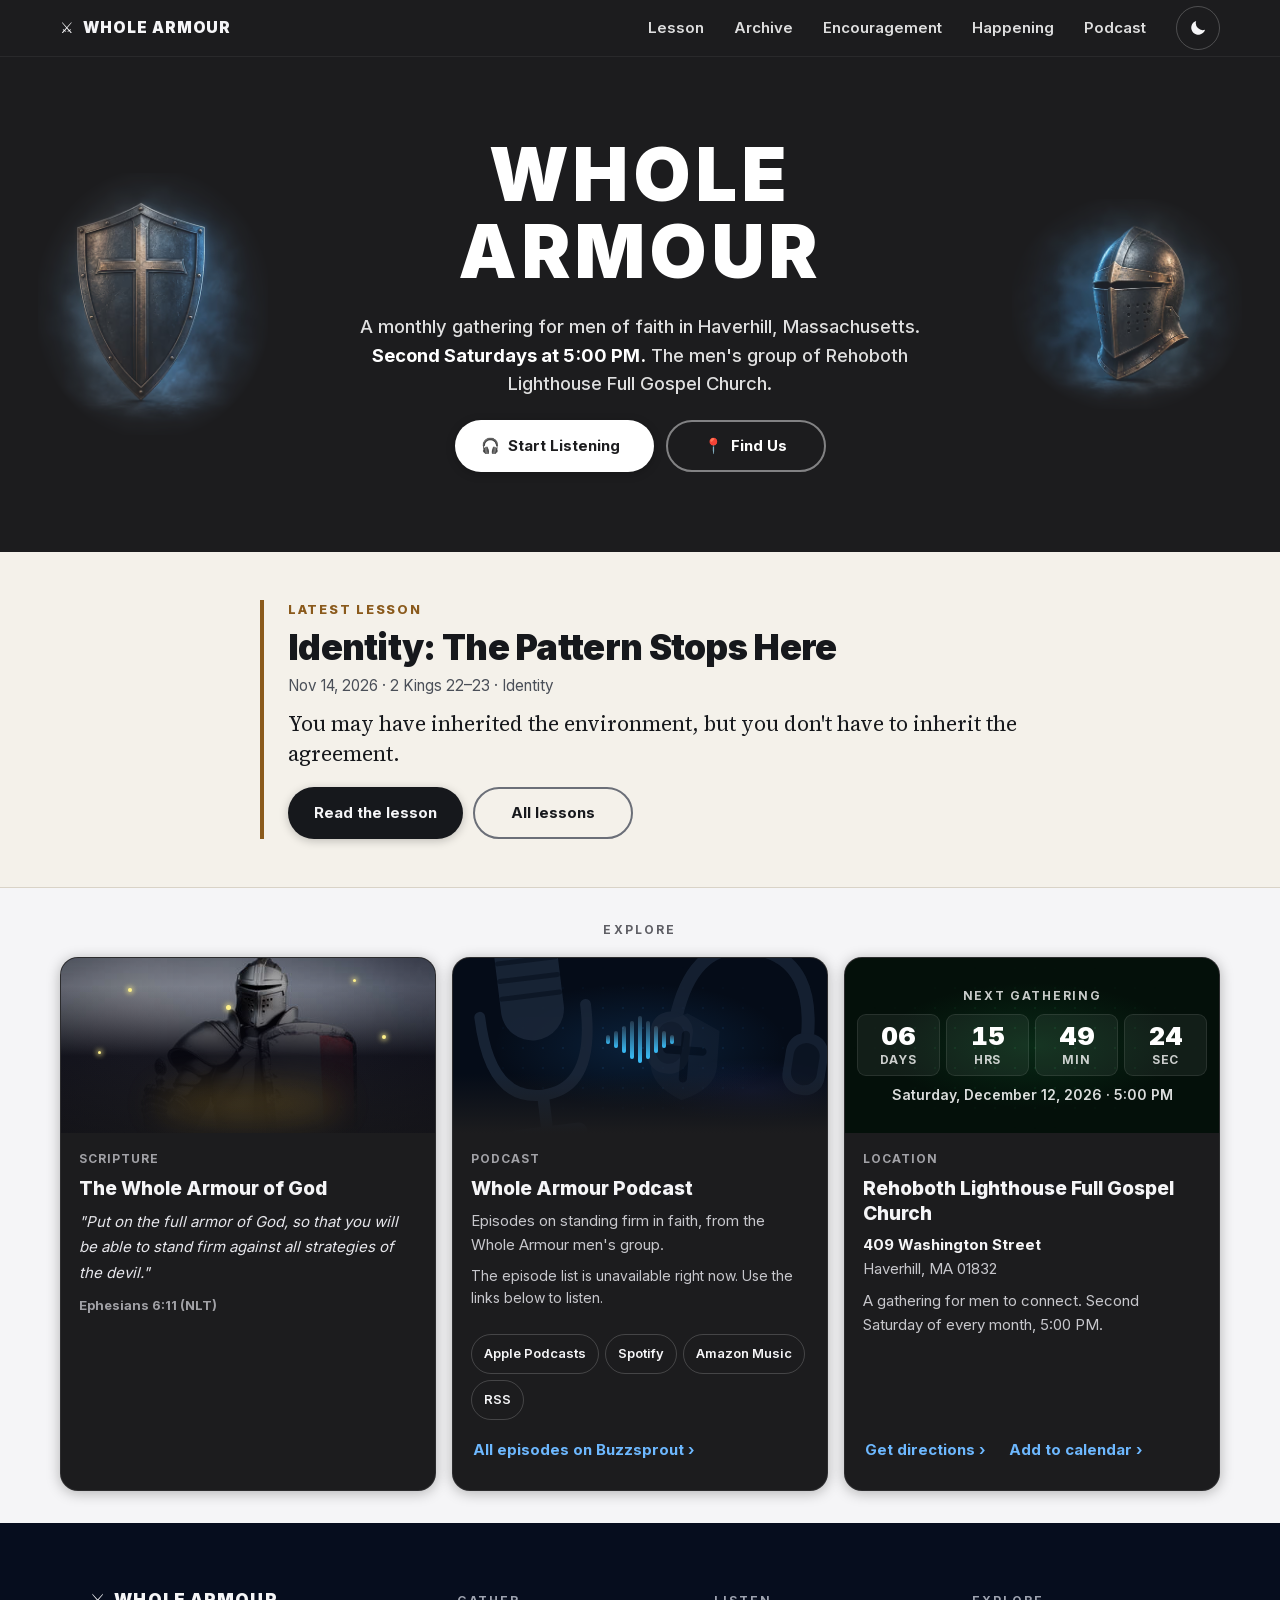
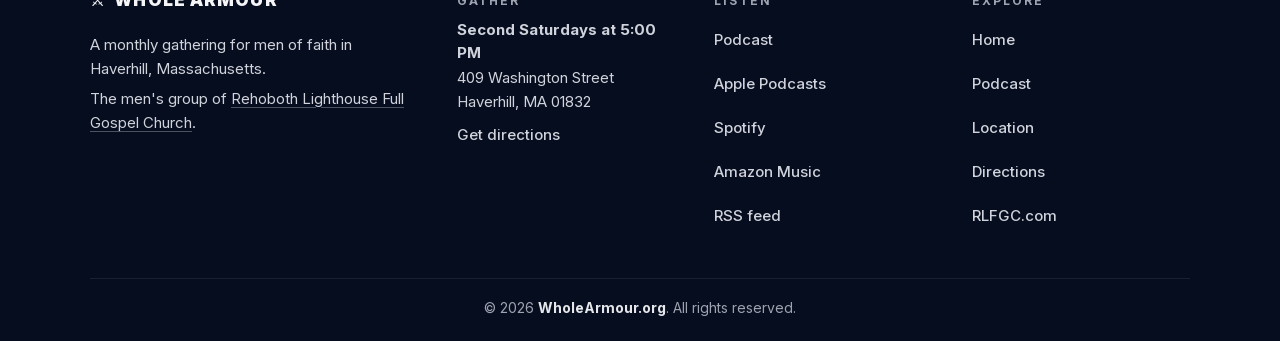
==== index.html @ 536a5ac5 "Publish wholearmour.org from source c591267d90ccd6e7f757dfe8ce1ce6a32960a0d9" ====
<!DOCTYPE html>
<html lang="en">
<head>
  <meta charset="UTF-8">
  <meta name="viewport" content="width=device-width, initial-scale=1.0">
  <meta name="theme-color" content="#1c1c1e">
  <meta name="color-scheme" content="light dark">
  <!-- Applies the saved light/dark choice before the page paints (no flash). -->
  <script src="/assets/js/theme-init.js"></script>
  <link rel="alternate" type="application/rss+xml" title="Whole Armour lessons" href="/feed.xml">
  <title>Whole Armour | Men's Gathering &amp; Podcast in Haverhill, MA</title>
  <meta name="description"
        content="Whole Armour is the men's group of Rehoboth Lighthouse Full Gospel Church in Haverhill, MA. Monthly gatherings on the second Saturday at 5:00 PM, plus the Whole Armour Podcast.">
  <link rel="canonical" href="https://wholearmour.org/">

  <!-- Social sharing -->
  <meta property="og:type" content="website">
  <meta property="og:site_name" content="Whole Armour">
  <meta property="og:title" content="Whole Armour | Men's Gathering &amp; Podcast in Haverhill, MA">
  <meta property="og:description" content="A monthly gathering for men of faith in Haverhill, Massachusetts. Second Saturdays at 5:00 PM. Listen to the Whole Armour Podcast.">
  <meta property="og:url" content="https://wholearmour.org/">
  <meta property="og:image" content="https://wholearmour.org/assets/img/og-image.jpg">
  <meta property="og:image:width" content="1200">
  <meta property="og:image:height" content="630">
  <meta property="og:image:alt" content="A knight in armour, the Whole Armour emblem">
  <meta name="twitter:card" content="summary_large_image">
  <meta name="twitter:title" content="Whole Armour | Men's Gathering &amp; Podcast in Haverhill, MA">
  <meta name="twitter:description" content="A monthly gathering for men of faith in Haverhill, Massachusetts. Second Saturdays at 5:00 PM.">
  <meta name="twitter:image" content="https://wholearmour.org/assets/img/og-image.jpg">

  <!-- Icons -->
  <link rel="icon" type="image/png" sizes="32x32" href="assets/img/favicon-32.png">
  <link rel="icon" type="image/png" sizes="192x192" href="assets/img/favicon-192.png">
  <link rel="apple-touch-icon" sizes="180x180" href="assets/img/apple-touch-icon-180.png">

  <!-- Primary image: preloaded so the first card paints early (it is the LCP element on phones) -->
  <link rel="preload" as="image" href="assets/img/knight-800.webp"
        imagesrcset="assets/img/knight-480.webp 480w, assets/img/knight-800.webp 800w, assets/img/knight-1200.webp 1200w"
        imagesizes="(max-width: 900px) min(100vw, 440px), 380px" type="image/webp">

  <!-- Fonts: self-hosted (no font CDN). Inter is preloaded; the system font renders until it swaps in. -->
  <link rel="preload" href="/assets/fonts/inter-latin-var.woff2" as="font" type="font/woff2" crossorigin>
  <style>
    @font-face { font-family: 'Inter'; src: url('/assets/fonts/inter-latin-var.woff2') format('woff2'); font-weight: 100 900; font-style: normal; font-display: swap; }
    @font-face { font-family: 'Source Serif 4'; src: url('/assets/fonts/source-serif-4-latin-var.woff2') format('woff2'); font-weight: 200 900; font-style: normal; font-display: swap; }
  </style>
  <noscript>
    <!-- Without JavaScript the countdown tiles would stay at "--", so they are hidden and the static schedule text below them carries the information. -->
    <style>#cd-grid { display: none; }</style>
  </noscript>

  <!-- Structured data: the ministry and its recurring gathering (facts taken from the RLFGC calendar) -->
  <script type="application/ld+json">
  {
    "@context": "https://schema.org",
    "@graph": [
      {
        "@type": "Organization",
        "@id": "https://wholearmour.org/#org",
        "name": "Whole Armour",
        "alternateName": "Whole Armour Men's Group",
        "url": "https://wholearmour.org/",
        "logo": "https://wholearmour.org/assets/img/favicon-512.png",
        "parentOrganization": {
          "@type": "Church",
          "name": "Rehoboth Lighthouse Full Gospel Church",
          "url": "https://rlfgc.com/",
          "address": {
            "@type": "PostalAddress",
            "streetAddress": "409 Washington Street",
            "addressLocality": "Haverhill",
            "addressRegion": "MA",
            "postalCode": "01832",
            "addressCountry": "US"
          }
        }
      },
      {
        "@type": "Event",
        "name": "Whole Armour Men's Gathering",
        "description": "A gathering for men to connect. Second Saturday of every month at 5:00 PM.",
        "organizer": { "@id": "https://wholearmour.org/#org" },
        "eventAttendanceMode": "https://schema.org/OfflineEventAttendanceMode",
        "eventStatus": "https://schema.org/EventScheduled",
        "isAccessibleForFree": true,
        "location": {
          "@type": "Place",
          "name": "Rehoboth Lighthouse Full Gospel Church",
          "address": {
            "@type": "PostalAddress",
            "streetAddress": "409 Washington Street",
            "addressLocality": "Haverhill",
            "addressRegion": "MA",
            "postalCode": "01832",
            "addressCountry": "US"
          }
        },
        "eventSchedule": {
          "@type": "Schedule",
          "repeatFrequency": "P1M",
          "byDay": "https://schema.org/Saturday",
          "byMonthWeek": 2,
          "startTime": "17:00",
          "endTime": "19:00",
          "scheduleTimezone": "America/New_York"
        },
        "startDate": "2026-10-10T17:00:00-04:00",
        "endDate": "2026-10-10T19:00:00-04:00"
      },
      {
        "@type": "PodcastSeries",
        "name": "Whole Armour Podcast",
        "url": "https://wholearmourmen.buzzsprout.com/",
        "webFeed": "https://feeds.buzzsprout.com/2269369.rss",
        "publisher": { "@id": "https://wholearmour.org/#org" }
      }
    ]
  }
  </script>

  <style>

  /* ── RESET ── */
  *, *::before, *::after { box-sizing: border-box; margin: 0; padding: 0; }
  html { scroll-behavior: smooth; -webkit-text-size-adjust: 100%; text-size-adjust: 100%; }
  img  { display: block; max-width: 100%; height: auto; }
  address { font-style: normal; }

  /* ── BODY ── */
  body {
    font-family: 'Inter', system-ui, -apple-system, "Segoe UI", Roboto, Arial, sans-serif;
    font-size: 1rem; line-height: 1.6;
    -webkit-font-smoothing: antialiased;
    -moz-osx-font-smoothing: grayscale;
    background: #f5f5f7; color: #1d1d1f;
    min-height: 100dvh;
  }
  @media (prefers-color-scheme: dark) { :root:not([data-theme="light"]) body { background: #000; color: #f5f5f7; } }
  :root[data-theme="dark"] body { background: #000; color: #f5f5f7; }

  @media (prefers-reduced-motion: reduce) {
    *, *::before, *::after {
      animation-duration: 0.01ms !important;
      animation-iteration-count: 1 !important;
      transition-duration: 0.01ms !important;
      scroll-behavior: auto !important;
    }
  }
  @media (forced-colors: active) {
    .card, .btn-s, .btn-g, .cd-tile, .pod-ep, .footer-link { border: 2px solid ButtonText; forced-color-adjust: none; }
    :focus-visible { outline: 3px solid Highlight; outline-offset: 3px; }
  }

  :focus-visible { outline: 3px solid #0071e3; outline-offset: 3px; border-radius: 4px; }
  :focus:not(:focus-visible) { outline: none; }

  .skip {
    position: absolute; left: 12px; top: -200%;
    z-index: 99999; background: #0071e3; color: #fff;
    font-weight: 700; font-size: 0.9375rem;
    padding: 10px 18px; border-radius: 9999px;
    text-decoration: none; transition: top 0.15s;
  }
  .skip:focus { top: 12px; }
  #hero, #pod, #loc, #about { scroll-margin-top: 60px; }
  .visually-hidden {
    position: absolute !important; width: 1px; height: 1px; padding: 0; margin: -1px;
    overflow: hidden; clip: rect(0,0,0,0); white-space: nowrap; border: 0;
  }

  /* ════════════════════════════════════════
     HEADER
  ════════════════════════════════════════ */
  .hdr-bar {
    position: sticky; top: 0; z-index: 200; height: 56px;
    background: rgba(14,14,16,0.94);
    backdrop-filter: blur(22px) saturate(1.8);
    -webkit-backdrop-filter: blur(22px) saturate(1.8);
    border-bottom: 1px solid rgba(255,255,255,0.06);
  }
  .hdr {
    max-width: 1200px; margin: 0 auto; padding: 0 20px;
    height: 100%; display: flex; align-items: center;
    justify-content: space-between;
  }
  .logo {
    display: inline-flex; align-items: center; gap: 8px;
    color: #f5f5f7; font-size: 0.95rem; font-weight: 900;
    letter-spacing: 0.065em; text-decoration: none;
    white-space: nowrap; min-height: 44px; transition: opacity 0.15s;
  }
  .logo:hover { opacity: 0.72; }
  .nav { display: flex; gap: 2px; list-style: none; }
  .nav a {
    display: inline-flex; align-items: center; min-height: 44px;
    color: rgba(255,255,255,0.86);
    font-size: 0.9375rem; font-weight: 600;
    padding: 0 14px; border-radius: 9999px;
    text-decoration: none; transition: background 0.15s, color 0.15s;
  }
  .nav a:hover, .nav a:focus-visible {
    background: rgba(255,255,255,0.10); color: #fff;
  }

  /* ════════════════════════════════════════
     HERO
  ════════════════════════════════════════ */
  .hero {
    position: relative;
    background: #1c1c1e;
    overflow: hidden;
    padding: clamp(40px, 7vw, 80px) clamp(24px, 5vw, 56px);
    display: flex;
    justify-content: center;
    align-items: center;
    min-height: clamp(340px, 46vw, 480px);
  }
  .hero-art { position: absolute; inset: 0; pointer-events: none; overflow: hidden; }
  /* Side art: each <picture> is a positioned box with a fixed aspect (shield 7:8, helmet 35:32) so nothing shifts while it loads.
     Treatment: a radial mask feathers the mist into the charcoal, and mix-blend-mode:screen drops the
     images' near-black background (screen with black = unchanged page colour). Browsers without blend
     modes fall back to the mask + a slightly stronger fade, which still hides the rectangle. */
  .hero-img {
    position: absolute; top: 50%; transform: translateY(-50%);
    /* Width comes from the free space beside the 620px text column, capped at 230px so the art
       (a) never crosses the headline and (b) stays smaller than the Scripture card image, which keeps
       that image, not the decoration, as the LCP element. */
    width: clamp(150px, calc((100vw - 680px) / 2 - 24px), 230px); aspect-ratio: 7 / 8;
    display: block; overflow: hidden;
    -webkit-mask-image: radial-gradient(ellipse 52% 52% at 50% 50%, #000 58%, rgba(0,0,0,0) 100%);
            mask-image: radial-gradient(ellipse 52% 52% at 50% 50%, #000 58%, rgba(0,0,0,0) 100%);
    opacity: 0.94;
  }
  .hero-img img { display: block; width: 100%; height: 100%; object-fit: cover; }
  .hero-img--shield { left: 3%; }
  .hero-img--helmet { right: 3%; aspect-ratio: 35 / 32; } /* the helmet render is wider than tall; mirrored at build time to face the headline */
  @supports (mix-blend-mode: screen) {
    .hero-img { mix-blend-mode: screen; opacity: 1; }
  }
  @supports not (mix-blend-mode: screen) {
    .hero-img { opacity: 0.85; }
  }
  /* Gentle fade-in once decoded; skipped entirely under prefers-reduced-motion. */
  @media (prefers-reduced-motion: no-preference) {
    .hero-img img { opacity: 0; transition: opacity .5s ease-out; }
    .hero-img img.is-loaded { opacity: 1; }
  }
  .hero-in {
    position: relative; z-index: 1;
    max-width: 620px; width: 100%;
    display: flex; flex-direction: column;
    align-items: center; text-align: center;
    gap: clamp(14px, 2vw, 22px);
  }
  .hero-h1 {
    font-size: clamp(2.1rem, 7.5vw, 4.6rem);
    font-weight: 900; color: #ffffff;
    letter-spacing: 0.065em; line-height: 1.04;
  }
  /* rgba(255,255,255,.86) on #1c1c1e ≈ 14:1 */
  .hero-sub {
    color: rgba(255,255,255,0.86);
    font-size: clamp(1rem, 1.6vw, 1.15rem);
    font-weight: 500; line-height: 1.55; max-width: 34em;
  }
  .hero-sub strong { color: #fff; font-weight: 700; }

  .btns { display: flex; flex-wrap: wrap; gap: 12px; justify-content: center; }
  .btn-s, .btn-g {
    display: inline-flex; align-items: center; justify-content: center; gap: 8px;
    font-family: inherit; font-size: 0.9375rem; font-weight: 700;
    padding: 12px 24px; min-height: 48px; border-radius: 9999px;
    text-decoration: none; min-width: 160px;
    border: 2px solid transparent; cursor: pointer;
    touch-action: manipulation; -webkit-tap-highlight-color: transparent;
    transition: transform 0.15s, background 0.15s, border-color 0.15s, box-shadow 0.15s;
  }
  .btn-s { background: #fff; color: #1d1d1f; box-shadow: 0 2px 10px rgba(0,0,0,0.22); }
  .btn-s:hover, .btn-s:focus-visible {
    background: rgba(255,255,255,0.88); transform: translateY(-2px);
    box-shadow: 0 6px 18px rgba(0,0,0,0.30);
  }
  .btn-s:active { transform: none; }
  .btn-g { background: transparent; color: #fff; border-color: rgba(255,255,255,0.45); }
  .btn-g:hover, .btn-g:focus-visible {
    background: rgba(255,255,255,0.09); border-color: rgba(255,255,255,0.75);
    transform: translateY(-2px);
  }
  .btn-g:active { transform: none; }

  /* ════════════════════════════════════════
     CARDS SECTION
  ════════════════════════════════════════ */
  .cards-sec { padding: clamp(18px,2.5vw,32px) clamp(12px,2vw,20px); }
  .cards-wrap { max-width: 1160px; margin: 0 auto; }
  /* #5f5f65 on #f5f5f7 = 5.6:1 · #a1a1a6 on #000 = 8.6:1 */
  .cards-eye {
    font-size: 0.75rem; font-weight: 700;
    text-transform: uppercase; letter-spacing: 0.18em;
    color: #5f5f65; text-align: center;
    margin-bottom: clamp(12px,1.6vw,18px);
  }
  @media (prefers-color-scheme: dark) { :root:not([data-theme="light"]) .cards-eye { color: #a1a1a6; } }
  :root[data-theme="dark"] .cards-eye { color: #a1a1a6; }
  .cards-grid {
    display: grid; grid-template-columns: repeat(3,1fr);
    gap: clamp(12px,1.4vw,16px); align-items: stretch;
  }

  /* Card base — always dark. Text colours below are checked against #1c1c1e:
     #f5f5f7 = 16.9:1 · #c7c7cc = 10.4:1 · #a1a1a6 = 6.9:1 · #6db8ff = 7.0:1 */
  .card {
    background: #1c1c1e; border: 1px solid rgba(255,255,255,0.07);
    border-radius: 18px; overflow: hidden;
    display: flex; flex-direction: column;
    box-shadow: 0 2px 14px rgba(0,0,0,0.28);
    transition: transform 0.25s ease, box-shadow 0.25s ease;
  }
  .card:hover { transform: translateY(-4px); box-shadow: 0 14px 44px rgba(0,0,0,0.46); }
  .c-vis { position: relative; height: 175px; overflow: hidden; flex-shrink: 0; }
  .c-bd { padding: 16px 18px 18px; display: flex; flex-direction: column; gap: 8px; flex: 1; }
  .c-eye   { font-size: 0.75rem; font-weight: 700; letter-spacing: 0.08em; text-transform: uppercase; color: #a1a1a6; }
  .c-title { font-size: clamp(1.05rem,1.6vw,1.2rem); font-weight: 800; color: #f5f5f7; line-height: 1.28; }
  .c-desc  { font-size: 0.9375rem; color: #c7c7cc; line-height: 1.6; }
  .c-desc + .c-desc { margin-top: -2px; }
  .c-lnk   {
    color: #6db8ff; font-size: 0.9375rem; font-weight: 700; text-decoration: none;
    display: inline-flex; align-items: center; min-height: 44px; padding: 0 2px;
    margin-top: auto; align-self: flex-start;
  }
  .c-lnk:hover, .c-lnk:focus-visible { color: #9ed0ff; text-decoration: underline; }
  .c-lnk + .c-lnk { margin-top: 0; }
  .c-actions { display: flex; flex-wrap: wrap; gap: 4px 20px; margin-top: auto; }
  .c-actions .c-lnk { margin-top: 0; }

  /* Card 1: Knight */
  .vis-knight { background: #090912; }
  .knight-img {
    position: absolute; inset: 0; width: 100%; height: 100%;
    object-fit: cover; object-position: center 12%; z-index: 1;
    filter: brightness(0.72) contrast(1.05);
  }
  .vis-knight::before {
    content: ''; position: absolute; inset: 0; z-index: 2;
    background:
      radial-gradient(ellipse 130% 120% at 50% 50%, transparent 18%, rgba(9,9,18,0.90) 100%),
      linear-gradient(to bottom, transparent 16%, rgba(9,9,18,0.90) 56%, #1c1c1e 100%);
    pointer-events: none;
  }
  .vis-knight::after {
    content: ''; position: absolute; bottom: 6%; left: 50%;
    transform: translateX(-50%); width: 50%; height: 22%;
    border-radius: 50%; background: rgba(218,165,32,0.20);
    filter: blur(16px); z-index: 3;
    animation: glowBr 3.5s ease-in-out infinite; pointer-events: none;
  }
  @keyframes glowBr {
    0%,100%{ opacity:.42; transform:translateX(-50%) scale(1); }
    50%    { opacity:.95; transform:translateX(-50%) scale(1.38); }
  }
  .sp { position: absolute; border-radius: 50%; background: #fef08a;
        box-shadow: 0 0 5px 1.5px rgba(254,240,138,0.65);
        z-index: 10; pointer-events: none; animation: twk 2.8s ease-in-out infinite; }
  .sp1{width:4px;height:4px;top:17%;left:18%;animation-delay:0s}
  .sp2{width:3px;height:3px;top:12%;right:21%;animation-delay:.5s}
  .sp3{width:4px;height:4px;top:44%;right:13%;animation-delay:1.1s}
  .sp4{width:3px;height:3px;top:53%;left:10%;animation-delay:1.7s}
  .sp5{width:5px;height:5px;top:27%;left:44%;animation-delay:.8s}
  @keyframes twk { 0%,100%{opacity:0;transform:scale(.4)} 50%{opacity:1;transform:scale(1.7)} }
  .sc-txt { font-size: 0.9375rem; font-style: italic; color: #e5e5ea; line-height: 1.7; }
  .sc-ref { font-size: 0.8125rem; font-style: normal; font-weight: 700; color: #a1a1a6; margin-top: 2px; display: block; }

  /* Card 2: Podcast */
  .vis-pod {
    background-image:
      radial-gradient(ellipse 60% 55% at 50% 50%, rgba(41,151,255,0.15) 0%, transparent 65%),
      radial-gradient(ellipse 48% 34% at 80% 76%, rgba(99,102,241,0.10) 0%, transparent 55%);
    background-color: #050c18;
    display: flex; align-items: center; justify-content: center;
  }
  .vis-pod::before {
    content: ''; position: absolute; inset: 0; z-index: 1;
    background-image: radial-gradient(circle, rgba(41,151,255,0.10) 1px, transparent 1px);
    background-size: 20px 20px;
    mask-image: radial-gradient(ellipse at center, black 25%, transparent 66%);
    -webkit-mask-image: radial-gradient(ellipse at center, black 25%, transparent 66%);
    pointer-events: none;
  }
  .vis-pod::after {
    content: ''; position: absolute; bottom: 0; left: 0; right: 0;
    height: 34%; z-index: 5;
    background: linear-gradient(to bottom, transparent, #1c1c1e); pointer-events: none;
  }
  .ga { position: absolute; pointer-events: none; z-index: 2; }
  .ga-mic    { width:38%; height:auto; bottom:-10%; left:3%;  opacity:.90; transform:rotate(-7deg); }
  .ga-phones { width:48%; height:auto; top:-16%;   right:-2%; opacity:.75; transform:rotate(9deg); }
  .ga-shield-pod { width:20%; height:auto; top:30%; left:52%; opacity:.45; transform:rotate(4deg); }
  .snd-wave { display:flex; align-items:center; gap:4px; position:relative; z-index:3; padding-bottom:12px; }
  .bar { display:block; width:4px; border-radius:3px;
         background: linear-gradient(to top, #38bdf8, rgba(186,230,253,0.16));
         transform-origin: bottom center; animation: bAnim 1.3s ease-in-out infinite; }
  .b1{height:9px;animation-delay:0s}.b2{height:17px;animation-delay:.08s}
  .b3{height:27px;animation-delay:.16s}.b4{height:38px;animation-delay:.24s}
  .b5{height:47px;animation-delay:.32s}.b6{height:38px;animation-delay:.40s}
  .b7{height:27px;animation-delay:.48s}.b8{height:17px;animation-delay:.56s}
  .b9{height:9px;animation-delay:.64s}
  @keyframes bAnim { 0%,100%{transform:scaleY(1);opacity:.95} 50%{transform:scaleY(.18);opacity:.38} }

  /* Episode list (filled from the podcast feed; hidden until it has content) */
  .pod-eps { list-style: none; display: flex; flex-direction: column; gap: 6px; margin: 2px 0 4px; }
  .pod-ep a {
    display: flex; flex-direction: column; gap: 2px;
    padding: 8px 10px; min-height: 44px; border-radius: 10px;
    background: rgba(255,255,255,0.05); border: 1px solid rgba(255,255,255,0.07);
    color: #f5f5f7; text-decoration: none; font-size: 0.875rem; font-weight: 600; line-height: 1.35;
  }
  .pod-ep a:hover, .pod-ep a:focus-visible { background: rgba(255,255,255,0.10); text-decoration: underline; }
  .pod-ep time { font-size: 0.8125rem; font-weight: 500; color: #a1a1a6; }
  .pod-status { font-size: 0.875rem; color: #c7c7cc; min-height: 1.4em; }
  .pod-sub { display: flex; flex-wrap: wrap; gap: 6px; margin-top: 2px; }
  .pod-sub a {
    display: inline-flex; align-items: center; min-height: 40px; padding: 0 12px;
    border-radius: 9999px; border: 1px solid rgba(255,255,255,0.18);
    color: #f5f5f7; font-size: 0.8125rem; font-weight: 600; text-decoration: none;
  }
  .pod-sub a:hover, .pod-sub a:focus-visible { background: rgba(255,255,255,0.10); border-color: rgba(255,255,255,0.4); }

  /* Card 3: Location + Countdown */
  .vis-loc {
    background-image: radial-gradient(ellipse 62% 55% at 50% 50%, rgba(34,197,94,0.14) 0%, transparent 65%);
    background-color: #04100a;
    display: flex; flex-direction: column;
    align-items: center; justify-content: center;
    gap: 8px; padding: 14px 12px 12px;
  }
  .vis-loc::before {
    content: ''; position: absolute; inset: 0; z-index: 0;
    background-image: radial-gradient(circle, rgba(34,197,94,0.10) 1px, transparent 1px);
    background-size: 20px 20px;
    mask-image: radial-gradient(ellipse at center, black 28%, transparent 68%);
    -webkit-mask-image: radial-gradient(ellipse at center, black 28%, transparent 68%);
    pointer-events: none;
  }
  .vis-loc > * { position: relative; z-index: 1; }
  /* white at .78 on #04100a ≈ 13:1 */
  .cd-lbl  { font-size:0.75rem; font-weight:700; text-transform:uppercase; letter-spacing:0.14em; color:rgba(255,255,255,0.78); text-align:center; }
  .cd-grid { display:grid; grid-template-columns:repeat(4,1fr); gap:6px; width:100%; }
  .cd-tile { background:rgba(255,255,255,0.06); border:1px solid rgba(255,255,255,0.09); border-radius:9px; padding:8px 3px 6px; display:flex; flex-direction:column; align-items:center; gap:2px; }
  .cd-num  { display:block; font-size:clamp(1.1rem,2.2vw,1.6rem); font-weight:900; color:#ffffff; line-height:1; font-variant-numeric:tabular-nums; }
  .cd-unit { font-size:0.75rem; font-weight:700; text-transform:uppercase; letter-spacing:0.08em; color:rgba(255,255,255,0.78); }
  .cd-date { font-size:0.875rem; font-weight:600; color:rgba(255,255,255,0.86); text-align:center; min-height:1.3em; width:100%; }
  .loc-addr { font-size: 0.9375rem; color: #c7c7cc; line-height: 1.6; }
  .loc-addr strong { color: #f5f5f7; }

  /* Footer — compact four-area layout (brand · Gather · Listen · Explore) */
  .site-footer { background:#060d1e; color:#d0d3dc; padding: clamp(36px, 5vw, 56px) 20px 0; }
  .footer-inner {
    max-width: 1100px; margin: 0 auto;
    display: grid; grid-template-columns: 1.5fr 1fr 1fr 1fr; gap: 32px 40px;
    align-items: start;
  }
  .footer-brand { max-width: 34em; }
  .footer-logo {
    display: inline-flex; align-items: center; gap: 8px; min-height: 44px;
    color: #f5f5f7; font-weight: 900; letter-spacing: 0.065em; font-size: 1.0625rem;
    text-decoration: none;
  }
  .footer-logo:hover, .footer-logo:focus-visible { color: #fff; text-decoration: underline; }
  /* #d0d3dc on #060d1e ≈ 12:1 · #9ea3b0 ≈ 6.9:1 · #f5f5f7 ≈ 18:1 */
  .footer-brand p { font-size: 0.9375rem; line-height: 1.6; margin-top: 10px; }
  .footer-brand p + p { margin-top: 6px; }
  .footer-col h2 {
    font-size: 0.75rem; font-weight: 700; letter-spacing: 0.16em; text-transform: uppercase;
    color: #9ea3b0; margin: 12px 0 8px;
  }
  .footer-col p, .footer-col address { font-size: 0.9375rem; line-height: 1.55; font-style: normal; color: #d0d3dc; }
  .footer-col address { margin-top: 2px; }
  .footer-col ul { list-style: none; margin: 0; padding: 0; }
  .footer-col li { margin: 0; }
  .footer-link, .footer-brand a:not(.footer-logo) {
    color: #d0d3dc; text-decoration: underline; text-decoration-color: rgba(208,211,220,0.35);
    text-underline-offset: 3px; border-radius: 4px;
  }
  .footer-link {
    display: inline-flex; align-items: center; min-height: 44px;
    font-size: 0.9375rem; font-weight: 500; text-decoration: none;
  }
  .footer-link:hover, .footer-link:focus-visible,
  .footer-brand a:not(.footer-logo):hover, .footer-brand a:not(.footer-logo):focus-visible {
    color: #fff; text-decoration: underline; text-decoration-color: currentColor;
  }
  .footer-col .footer-link.strong { font-weight: 700; color: #f5f5f7; }
  .footer-bottom {
    max-width: 1100px; margin: clamp(28px, 4vw, 40px) auto 0;
    border-top: 1px solid rgba(255,255,255,0.08);
    padding: 18px 0 22px; text-align: center;
    font-size: 0.875rem; color: #9ea3b0;
  }
  .footer-bottom strong { color: #e5e7eb; }

  /* Back to top */
  .btt {
    position:fixed; right:16px; bottom:18px; z-index:999;
    width:44px; height:44px; border-radius:50%;
    background:rgba(28,28,30,0.92); color:#f5f5f7;
    font-size:1.1rem; font-weight:700;
    display:flex; align-items:center; justify-content:center;
    text-decoration:none; backdrop-filter:blur(12px);
    border:1px solid rgba(255,255,255,0.09);
    box-shadow:0 3px 12px rgba(0,0,0,0.28);
    opacity:0; pointer-events:none; transform:translateY(8px);
    transition:opacity .25s, transform .25s;
  }
  .btt.on { opacity:1; pointer-events:auto; transform:translateY(0); }
  .btt:hover, .btt:focus-visible { background:rgba(44,44,50,.96); transform:translateY(-2px); }

  /* ════════════════════════════════════════
     RESPONSIVE
  ════════════════════════════════════════ */
  @media (max-width: 1000px) {
    .hero-in { max-width: 520px; }
  }
  @media (max-width: 900px) {
    .cards-grid { grid-template-columns:1fr; max-width:480px; margin:0 auto; }
    .footer-inner { grid-template-columns: 1fr 1fr; gap: 28px 32px; }
    .footer-brand { grid-column: 1 / -1; }
    .hero-in  { max-width: 480px; }
    .hero-img { width: 120px; }
    .hero-img--shield { left: 2%; }
    .hero-img--helmet { right: 2%; }
  }
  @media (max-width: 600px) {
    .hero-art   { display: none; }
    .hero       { padding: 36px 20px; }
    .btns       { flex-direction: column; align-items: stretch; }
    .btn-s, .btn-g { width: 100%; min-width: unset; }
    .cards-sec  { padding: 14px 10px; }
    .cd-grid    { grid-template-columns: repeat(2,1fr); }
    .footer-inner { grid-template-columns: 1fr; gap: 20px; }
    .footer-brand { max-width: none; }
  }
  @media (max-width: 420px) {
    .hdr        { padding: 0 10px; }
    /* Narrow phones: the wordmark becomes the emblem only (its name stays for assistive tech) so the three links never wrap. */
    .logo       { font-size: 1.3rem; }
    .logo-text  { position: absolute; width: 1px; height: 1px; overflow: hidden; clip: rect(0,0,0,0); white-space: nowrap; }
    .nav a      { padding: 0 10px; font-size: 0.875rem; }
    .hero-h1    { font-size: 2rem; }
  }

  /* ════════════════════════════════════════
     HEADER v2 (2026-11): five links + theme toggle.
     Phones: links move to a scrollable second row under the logo.
  ════════════════════════════════════════ */
  .hdr-bar { height: auto; }
  .hdr { flex-wrap: wrap; gap: 0 12px; height: auto; min-height: 56px; }
  .hdr nav { order: 3; flex-basis: 100%; overflow-x: auto; scrollbar-width: none; margin: 0 -10px; padding: 0 10px; }
  .hdr nav::-webkit-scrollbar { display: none; }
  .nav { margin: 0; padding: 0 0 4px; }
  .nav a { white-space: nowrap; }
  /* Phone nav: soft fade on the right while more links are hidden (class set by site.js). */
  .hdr nav .nav a:focus-visible { outline: 3px solid #6db8ff; outline-offset: -3px; }
  .hdr nav.has-more { -webkit-mask-image: linear-gradient(to right, #000 calc(100% - 48px), transparent); mask-image: linear-gradient(to right, #000 calc(100% - 48px), transparent); }
  .theme-toggle {
    margin-left: auto; width: 44px; height: 44px; border-radius: 9999px; cursor: pointer;
    border: 1px solid rgba(255,255,255,0.22); background: transparent; color: #f5f5f7;
    display: grid; place-items: center;
  }
  .theme-toggle:hover { background: rgba(255,255,255,0.10); }
  .theme-toggle svg { width: 20px; height: 20px; fill: none; stroke: currentColor; stroke-width: 1.8; stroke-linecap: round; }
  .theme-toggle .i-moon { fill: currentColor; stroke: none; }
  .theme-toggle .i-sun { display: none; }
  :root[data-theme-resolved="dark"] .theme-toggle .i-sun { display: block; }
  :root[data-theme-resolved="dark"] .theme-toggle .i-moon { display: none; }
  #hero, #pod, #loc, #about { scroll-margin-top: 112px; }
  @media (min-width: 760px) {
    .hdr { flex-wrap: nowrap; }
    .hdr nav { order: 0; flex-basis: auto; margin: 0 0 0 auto; padding: 0; overflow: visible; }
    .nav { padding: 0; }
    .theme-toggle { margin-left: 4px; }
    #hero, #pod, #loc, #about { scroll-margin-top: 60px; }
  }
  @media (max-width: 420px) {
    .logo-text { position: static; width: auto; height: auto; overflow: visible; clip: auto; }
    .logo { font-size: 0.95rem; }
  }

  /* ════════════════════════════════════════
     LATEST LESSON BAND (filled in at build time)
  ════════════════════════════════════════ */
  .latest-band { background: #f4f1ea; color: #16181c; padding: clamp(28px, 5vw, 48px) 20px; border-bottom: 1px solid #d9d3c7; }
  .latest-band__in { max-width: 760px; margin: 0 auto; border-left: 4px solid #8a5a1c; padding-left: clamp(16px, 3vw, 24px); }
  .latest-band__eye { font-size: 0.78rem; font-weight: 800; letter-spacing: 0.14em; text-transform: uppercase; color: #8a5a1c; margin-bottom: 8px; }
  .latest-band__draft { color: #9a3412; border: 1px dashed #9a3412; border-radius: 6px; padding: 1px 7px; margin-left: 6px; letter-spacing: 0.04em; }
  .latest-band__title { font-size: clamp(1.5rem, 5vw, 2.2rem); font-weight: 900; line-height: 1.1; letter-spacing: -0.02em; margin-bottom: 8px; }
  .latest-band__title a { color: inherit; text-decoration: none; }
  .latest-band__title a:hover { text-decoration: underline; text-underline-offset: 4px; }
  .latest-band__meta { color: #4a4f58; font-size: 0.95rem; margin-bottom: 10px; }
  .latest-band__idea { font-family: 'Source Serif 4', Georgia, serif; font-size: clamp(1.1rem, 3.4vw, 1.3rem); line-height: 1.45; margin-bottom: 18px; }
  .latest-band__links { display: flex; flex-wrap: wrap; gap: 10px; }
  .latest-band .btn-g { color: #16181c; border-color: #6b6f78; }
  .latest-band .btn-s { background: #16181c; color: #f5f5f7; }
  @media (prefers-color-scheme: dark) { :root:not([data-theme="light"]) .latest-band .btn-s { background: #f2efe8; color: #111214; } }
  :root[data-theme="dark"] .latest-band .btn-s { background: #f2efe8; color: #111214; }
  @media (prefers-color-scheme: dark) {
    :root:not([data-theme="light"]) .latest-band { background: #111214; color: #f2efe8; border-color: #30343c; }
    :root:not([data-theme="light"]) .latest-band__in { border-color: #d4a259; }
    :root:not([data-theme="light"]) .latest-band__eye { color: #d4a259; }
    :root:not([data-theme="light"]) .latest-band__draft { color: #fb923c; border-color: #fb923c; }
    :root:not([data-theme="light"]) .latest-band__meta { color: #b6b9c1; }
    :root:not([data-theme="light"]) .latest-band .btn-g { color: #f2efe8; border-color: #8b909a; }
  }
  :root[data-theme="dark"] .latest-band { background: #111214; color: #f2efe8; border-color: #30343c; }
  :root[data-theme="dark"] .latest-band__in { border-color: #d4a259; }
  :root[data-theme="dark"] .latest-band__eye { color: #d4a259; }
  :root[data-theme="dark"] .latest-band__draft { color: #fb923c; border-color: #fb923c; }
  :root[data-theme="dark"] .latest-band__meta { color: #b6b9c1; }
  :root[data-theme="dark"] .latest-band .btn-g { color: #f2efe8; border-color: #8b909a; }

  </style>
</head>
<body>

  <a href="#main" class="skip">Skip to main content</a>

  <!-- HEADER -->
  <header class="hdr-bar">
    <div class="hdr">
      <a href="#hero" class="logo">
        <span aria-hidden="true">⚔️</span>
        <span class="logo-text">WHOLE ARMOUR</span>
        <span class="visually-hidden"> — back to top</span>
      </a>
      <nav aria-label="Primary">
        <ul class="nav" role="list">
          <li><a href="/lessons/latest/">Lesson</a></li>
          <li><a href="/lessons/">Archive</a></li>
          <li><a href="/encouragement/">Encouragement</a></li>
          <li><a href="/happening/">Happening</a></li>
          <li><a href="#pod">Podcast</a></li>
        </ul>
      </nav>
      <button type="button" class="theme-toggle" data-theme-toggle aria-label="Switch to dark mode" title="Switch theme">
        <svg class="i-sun" viewBox="0 0 24 24" aria-hidden="true"><circle cx="12" cy="12" r="4.5"/><path d="M12 2v2.5M12 19.5V22M4.2 4.2l1.8 1.8M18 18l1.8 1.8M2 12h2.5M19.5 12H22M4.2 19.8 6 18M18 6l1.8-1.8"/></svg>
        <svg class="i-moon" viewBox="0 0 24 24" aria-hidden="true"><path d="M20.5 14.2A8.5 8.5 0 0 1 9.8 3.5 8.5 8.5 0 1 0 20.5 14.2Z"/></svg>
      </button>
    </div>
  </header>

  <main id="main">

    <!-- HERO -->
    <section id="hero" class="hero" aria-labelledby="h1">

      <!-- Decorative Ephesians 6 art (shield of faith · helmet of salvation): hidden from assistive tech,
           lazy + low priority so it never becomes the LCP, sized via width/height to avoid layout shift. -->
      <div class="hero-art" aria-hidden="true">
        <picture class="hero-img hero-img--shield">
          <source type="image/avif" srcset="assets/img/whole-armour-shield-480.avif 480w, assets/img/whole-armour-shield-720.avif 720w, assets/img/whole-armour-shield-960.avif 960w" sizes="(min-width: 1188px) 230px, (min-width: 1001px) calc((100vw - 680px) / 2 - 24px), (min-width: 901px) 150px, 120px">
          <source type="image/webp" srcset="assets/img/whole-armour-shield-480.webp 480w, assets/img/whole-armour-shield-720.webp 720w, assets/img/whole-armour-shield-960.webp 960w" sizes="(min-width: 1188px) 230px, (min-width: 1001px) calc((100vw - 680px) / 2 - 24px), (min-width: 901px) 150px, 120px">
          <img src="assets/img/whole-armour-shield-720.webp" width="896" height="1024" alt="" loading="lazy" decoding="async" fetchpriority="low">
        </picture>
        <picture class="hero-img hero-img--helmet">
          <source type="image/avif" srcset="assets/img/whole-armour-helmet-480.avif 480w, assets/img/whole-armour-helmet-720.avif 720w, assets/img/whole-armour-helmet-960.avif 960w" sizes="(min-width: 1188px) 230px, (min-width: 1001px) calc((100vw - 680px) / 2 - 24px), (min-width: 901px) 150px, 120px">
          <source type="image/webp" srcset="assets/img/whole-armour-helmet-480.webp 480w, assets/img/whole-armour-helmet-720.webp 720w, assets/img/whole-armour-helmet-960.webp 960w" sizes="(min-width: 1188px) 230px, (min-width: 1001px) calc((100vw - 680px) / 2 - 24px), (min-width: 901px) 150px, 120px">
          <img src="assets/img/whole-armour-helmet-720.webp" width="1120" height="1024" alt="" loading="lazy" decoding="async" fetchpriority="low">
        </picture>
      </div><!-- /hero-art -->

      <div class="hero-in">
        <h1 class="hero-h1" id="h1">WHOLE ARMOUR</h1>

        <p class="hero-sub" id="about">
          A monthly gathering for men of faith in Haverhill, Massachusetts.
          <strong>Second Saturdays at 5:00 PM.</strong>
          The men's group of Rehoboth Lighthouse Full Gospel Church.
        </p>

        <div class="btns">
          <a href="https://wholearmourmen.buzzsprout.com/"
             class="btn-s" target="_blank" rel="noopener noreferrer">
            <span aria-hidden="true">🎧</span> Start Listening<span class="visually-hidden"> to the Whole Armour Podcast (opens in a new tab)</span>
          </a>
          <a href="#loc" class="btn-g">
            <span aria-hidden="true">📍</span> Find Us
          </a>
        </div>
      </div>

    </section>

    <!-- LATEST LESSON: filled in at build time by src/build.mjs (left empty when no lesson is approved) -->
    <section class="latest-band" aria-labelledby="latest-h">
      <div class="latest-band__in">
        <p class="latest-band__eye">Latest lesson</p>
        <h2 id="latest-h" class="latest-band__title"><a href="/lessons/latest/">Identity: The Pattern Stops Here</a></h2>
        <p class="latest-band__meta">Nov 14, 2026 · 2 Kings 22–23 · Identity</p>
        <p class="latest-band__idea">You may have inherited the environment, but you don't have to inherit the agreement.</p>
        <p class="latest-band__links"><a class="btn-s" href="/lessons/latest/">Read the lesson</a> <a class="btn-g" href="/lessons/">All lessons</a></p>
      </div>
    </section>

    <!-- CARDS -->
    <section class="cards-sec" aria-label="Explore Whole Armour">
      <div class="cards-wrap">
        <p class="cards-eye" aria-hidden="true">Explore</p>
        <div class="cards-grid">

          <!-- Card 1: Knight + Scripture -->
          <article class="card" aria-labelledby="sc-h">
            <div class="c-vis vis-knight" aria-hidden="true">
              <picture>
                <source type="image/avif"
                        srcset="assets/img/knight-480.avif 480w, assets/img/knight-800.avif 800w, assets/img/knight-1200.avif 1200w"
                        sizes="(max-width: 900px) min(100vw, 440px), 380px">
                <source type="image/webp"
                        srcset="assets/img/knight-480.webp 480w, assets/img/knight-800.webp 800w, assets/img/knight-1200.webp 1200w"
                        sizes="(max-width: 900px) min(100vw, 440px), 380px">
                <img src="assets/img/knight-800.jpg"
                     srcset="assets/img/knight-480.jpg 480w, assets/img/knight-800.jpg 800w, assets/img/knight-1200.jpg 1200w"
                     sizes="(max-width: 900px) min(100vw, 440px), 380px"
                     width="800" height="656" alt=""
                     class="knight-img" fetchpriority="high" decoding="async">
              </picture>
              <span class="sp sp1"></span><span class="sp sp2"></span>
              <span class="sp sp3"></span><span class="sp sp4"></span>
              <span class="sp sp5"></span>
            </div>
            <div class="c-bd">
              <p class="c-eye">Scripture</p>
              <h2 class="c-title" id="sc-h">The Whole Armour of God</h2>
              <blockquote class="sc-txt">
                "Put on the full armor of God, so that you will be able to
                stand firm against all strategies of the devil."
              </blockquote>
              <cite class="sc-ref">Ephesians 6:11 (NLT)</cite>
            </div>
          </article>

          <!-- Card 2: Podcast -->
          <article class="card" id="pod" tabindex="-1" aria-labelledby="pod-h">
            <div class="c-vis vis-pod" aria-hidden="true">
              <svg class="ga ga-mic" viewBox="0 0 72 122" xmlns="http://www.w3.org/2000/svg" aria-hidden="true" focusable="false">
                <rect fill="#1a2638" x="20" y="0" width="32" height="66" rx="16"/>
                <rect fill="#050c18" opacity=".50" x="20" y="15" width="32" height="2.5" rx="1.25"/>
                <rect fill="#050c18" opacity=".50" x="20" y="24" width="32" height="2.5" rx="1.25"/>
                <rect fill="#050c18" opacity=".50" x="20" y="33" width="32" height="2.5" rx="1.25"/>
                <rect fill="#050c18" opacity=".50" x="20" y="42" width="32" height="2.5" rx="1.25"/>
                <path fill="none" stroke="#1a2638" stroke-width="5.5" stroke-linecap="round" d="M9 51 Q9 94 36 94 Q63 94 63 51"/>
                <rect fill="#1a2638" x="33" y="94" width="6" height="18" rx="3"/>
                <rect fill="#1a2638" x="16" y="110" width="40" height="8" rx="4"/>
              </svg>
              <svg class="ga ga-phones" viewBox="0 0 110 96" xmlns="http://www.w3.org/2000/svg" aria-hidden="true" focusable="false">
                <path fill="none" stroke="#1a2638" stroke-width="8" stroke-linecap="round" d="M14 69 Q14 11 55 11 Q96 11 96 69"/>
                <rect fill="#1a2638" x="0"  y="57" width="26" height="38" rx="12"/>
                <rect fill="#050c18" opacity=".55" x="5" y="63" width="16" height="26" rx="8"/>
                <rect fill="#1a2638" x="84" y="57" width="26" height="38" rx="12"/>
                <rect fill="#050c18" opacity=".55" x="89" y="63" width="16" height="26" rx="8"/>
              </svg>
              <svg class="ga ga-shield-pod" viewBox="0 0 72 88" xmlns="http://www.w3.org/2000/svg" aria-hidden="true" focusable="false">
                <path fill="#1a2638" d="M36 2 L68 17 L68 51 Q68 73 36 86 Q4 73 4 51 L4 17 Z"/>
                <rect fill="#050c18" x="32" y="19" width="8"  height="50" rx="4"/>
                <rect fill="#050c18" x="15" y="34" width="42" height="8"  rx="4"/>
              </svg>
              <div class="snd-wave">
                <span class="bar b1"></span><span class="bar b2"></span>
                <span class="bar b3"></span><span class="bar b4"></span>
                <span class="bar b5"></span><span class="bar b6"></span>
                <span class="bar b7"></span><span class="bar b8"></span>
                <span class="bar b9"></span>
              </div>
            </div>
            <div class="c-bd">
              <p class="c-eye">Podcast</p>
              <h2 class="c-title" id="pod-h">Whole Armour Podcast</h2>
              <p class="c-desc">
                Episodes on standing firm in faith, from the Whole Armour men's group.
              </p>
              <p class="pod-status" id="pod-status" aria-live="polite">Loading the latest episodes…</p>
              <ul class="pod-eps" id="pod-eps" aria-label="Latest episodes" hidden></ul>
              <p class="visually-hidden" id="pod-newtab">Opens in a new tab</p>
              <div class="pod-sub" role="group" aria-label="Listen on">
                <a href="https://podcasts.apple.com/us/podcast/whole-armour-podcast/id1714305108" target="_blank" rel="noopener noreferrer" aria-describedby="pod-newtab">Apple Podcasts</a>
                <a href="https://open.spotify.com/show/4FY6wd5JjExdPSoIIHUrmd" target="_blank" rel="noopener noreferrer" aria-describedby="pod-newtab">Spotify</a>
                <a href="https://music.amazon.com/podcasts/ced2d727-59cf-4721-b629-5a24afc1cda6" target="_blank" rel="noopener noreferrer" aria-describedby="pod-newtab">Amazon Music</a>
                <a href="https://feeds.buzzsprout.com/2269369.rss" aria-describedby="pod-newtab">RSS</a>
              </div>
              <a href="https://wholearmourmen.buzzsprout.com/"
                 class="c-lnk" target="_blank" rel="noopener noreferrer" aria-describedby="pod-newtab">
                All episodes on Buzzsprout ›
              </a>
            </div>
          </article>

          <!-- Card 3: Next gathering + Location -->
          <article class="card" id="loc" tabindex="-1" aria-labelledby="loc-h">
            <div class="c-vis vis-loc">
              <p class="cd-lbl" id="cd-lbl">Next gathering</p>
              <div class="cd-grid" id="cd-grid" role="timer" aria-labelledby="cd-lbl" aria-hidden="true">
                <div class="cd-tile"><span class="cd-num" id="cd-d">--</span><span class="cd-unit">Days</span></div>
                <div class="cd-tile"><span class="cd-num" id="cd-h">--</span><span class="cd-unit">Hrs</span></div>
                <div class="cd-tile"><span class="cd-num" id="cd-m">--</span><span class="cd-unit">Min</span></div>
                <div class="cd-tile"><span class="cd-num" id="cd-s">--</span><span class="cd-unit">Sec</span></div>
              </div>
              <!-- Static text is always present; the script replaces it with the exact next date. -->
              <p class="cd-date" id="cd-date" aria-live="polite" aria-atomic="true">Second Saturday of every month · 5:00 PM</p>
            </div>
            <div class="c-bd">
              <p class="c-eye">Location</p>
              <h2 class="c-title" id="loc-h">Rehoboth Lighthouse Full Gospel Church</h2>
              <address class="loc-addr">
                <strong>409 Washington Street</strong><br>
                Haverhill, MA 01832
              </address>
              <p class="c-desc">
                A gathering for men to connect. Second Saturday of every month, 5:00 PM.
              </p>
              <div class="c-actions">
                <a href="https://maps.google.com/?q=409+Washington+Street,+Haverhill,+MA+01832"
                   class="c-lnk" target="_blank" rel="noopener noreferrer" aria-describedby="pod-newtab">
                  Get directions ›
                </a>
                <a href="whole-armour.ics" class="c-lnk" download="whole-armour.ics">
                  Add to calendar ›
                </a>
              </div>
            </div>
          </article>

        </div>
      </div>
    </section>

    <a href="#hero" class="btt" id="btt" aria-label="Back to top">↑</a>

  </main>

  <footer id="sf" class="site-footer">
    <div class="footer-inner">

      <section class="footer-brand" aria-labelledby="ft-brand-h">
        <h2 id="ft-brand-h" class="visually-hidden">About Whole Armour</h2>
        <a class="footer-logo" href="#hero"><span aria-hidden="true">⚔️</span> WHOLE ARMOUR</a>
        <p>A monthly gathering for men of faith in Haverhill, Massachusetts.</p>
        <p>The men's group of <a href="https://rlfgc.com/" target="_blank" rel="noopener noreferrer" aria-describedby="pod-newtab">Rehoboth Lighthouse Full Gospel Church</a>.</p>
      </section>

      <section class="footer-col" aria-labelledby="ft-gather-h">
        <h2 id="ft-gather-h">Gather</h2>
        <p><strong>Second Saturdays at 5:00 PM</strong></p>
        <address>409 Washington Street<br>Haverhill, MA 01832</address>
        <ul role="list">
          <li><a class="footer-link" href="https://maps.google.com/?q=409+Washington+Street,+Haverhill,+MA+01832" target="_blank" rel="noopener noreferrer" aria-describedby="pod-newtab">Get directions</a></li>
        </ul>
      </section>

      <section class="footer-col" aria-labelledby="ft-listen-h">
        <h2 id="ft-listen-h">Listen</h2>
        <ul role="list">
          <li><a class="footer-link" href="https://wholearmourmen.buzzsprout.com/" target="_blank" rel="noopener noreferrer" aria-describedby="pod-newtab">Podcast</a></li>
          <li><a class="footer-link" href="https://podcasts.apple.com/us/podcast/whole-armour-podcast/id1714305108" target="_blank" rel="noopener noreferrer" aria-describedby="pod-newtab">Apple Podcasts</a></li>
          <li><a class="footer-link" href="https://open.spotify.com/show/4FY6wd5JjExdPSoIIHUrmd" target="_blank" rel="noopener noreferrer" aria-describedby="pod-newtab">Spotify</a></li>
          <li><a class="footer-link" href="https://music.amazon.com/podcasts/ced2d727-59cf-4721-b629-5a24afc1cda6" target="_blank" rel="noopener noreferrer" aria-describedby="pod-newtab">Amazon Music</a></li>
          <li><a class="footer-link" href="https://feeds.buzzsprout.com/2269369.rss">RSS feed</a></li>
        </ul>
      </section>

      <nav class="footer-col" aria-labelledby="ft-explore-h">
        <h2 id="ft-explore-h">Explore</h2>
        <ul role="list">
          <li><a class="footer-link" href="#hero">Home</a></li>
          <li><a class="footer-link" href="#pod">Podcast</a></li>
          <li><a class="footer-link" href="#loc">Location</a></li>
          <li><a class="footer-link" href="https://maps.google.com/?q=409+Washington+Street,+Haverhill,+MA+01832" target="_blank" rel="noopener noreferrer" aria-describedby="pod-newtab">Directions</a></li>
          <li><a class="footer-link" href="https://rlfgc.com/" target="_blank" rel="noopener noreferrer" aria-describedby="pod-newtab">RLFGC.com</a></li>
        </ul>
      </nav>

    </div>
    <div class="footer-bottom">
      <p>&copy; <span id="yr">2026</span> <strong>WholeArmour.org</strong>. All rights reserved.</p>
    </div>
  </footer>

  <script>
  'use strict';

  /* ── COUNTDOWN (enhancement: the static schedule text is always in the HTML) ── */
  (function () {
    const $ = id => document.getElementById(id);
    const grid = $('cd-grid'), dateEl = $('cd-date');
    if (!grid || !dateEl) return;
    const z = n => String(n).padStart(2, '0');
    function sat2(y, m) {
      const d = new Date(y, m, 1); let n = 0;
      while (n < 2) { if (d.getDay() === 6) n++; if (n < 2) d.setDate(d.getDate() + 1); }
      d.setHours(17, 0, 0, 0); return d;
    }
    function next() {
      const now = new Date(); let y = now.getFullYear(), m = now.getMonth();
      let ev = sat2(y, m);
      if (Date.now() >= ev.getTime() + 7_200_000) {
        if (++m > 11) { m = 0; y++; } ev = sat2(y, m);
      }
      return ev;
    }
    let t = next(), tm, lastDay = null;
    const fmt = d => d.toLocaleDateString('en-US', { weekday:'long', month:'long', day:'numeric', year:'numeric' }) + ' · 5:00 PM';
    function tick() {
      const diff = t - Date.now();
      if (diff <= 0) {
        if (Date.now() < t.getTime() + 7_200_000) {
          ['cd-d','cd-h','cd-m','cd-s'].forEach(id => $(id).textContent = '🎉');
          dateEl.textContent = 'Happening now — ' + fmt(t);
        } else { t = next(); lastDay = null; tick(); }
        return;
      }
      const days = Math.floor(diff / 86_400_000);
      $('cd-d').textContent = z(days);
      $('cd-h').textContent = z(Math.floor(diff % 86_400_000 / 3_600_000));
      $('cd-m').textContent = z(Math.floor(diff % 3_600_000  / 60_000));
      $('cd-s').textContent = z(Math.floor(diff % 60_000     / 1_000));
      /* The live region only changes when the day count changes, never every second. */
      if (days !== lastDay) {
        lastDay = days;
        dateEl.textContent = fmt(t);
        grid.setAttribute('aria-label', 'Countdown: ' + days + ' days to the next gathering');
      }
    }
    tick(); tm = setInterval(tick, 1000);
    document.addEventListener('visibilitychange', () => {
      if (document.hidden) clearInterval(tm);
      else { tick(); tm = setInterval(tick, 1000); }
    });
  }());

  /* ── PODCAST: latest 3 episodes from the public feed (no credentials involved) ── */
  (function () {
    const status = document.getElementById('pod-status');
    const list = document.getElementById('pod-eps');
    if (!status || !list || !window.fetch || !window.DOMParser) return;
    const FEED = 'https://feeds.buzzsprout.com/2269369.rss';
    const ctl = new AbortController();
    const timer = setTimeout(() => ctl.abort(), 8000);
    fetch(FEED, { signal: ctl.signal })
      .then(r => { if (!r.ok) throw new Error('HTTP ' + r.status); return r.text(); })
      .then(xml => {
        const doc = new DOMParser().parseFromString(xml, 'text/xml');
        if (doc.querySelector('parsererror')) throw new Error('bad feed');
        const items = [...doc.querySelectorAll('item')].slice(0, 3);
        if (!items.length) { status.textContent = 'No episodes have been published yet.'; return; }
        for (const it of items) {
          const title = (it.querySelector('title') || {}).textContent || 'Untitled episode';
          const link  = (it.querySelector('link')  || {}).textContent || 'https://wholearmourmen.buzzsprout.com/';
          const pub   = (it.querySelector('pubDate') || {}).textContent;
          const d = pub ? new Date(pub) : null;
          const li = document.createElement('li'); li.className = 'pod-ep';
          const a = document.createElement('a');
          a.href = link.trim(); a.target = '_blank'; a.rel = 'noopener noreferrer';
          a.setAttribute('aria-describedby', 'pod-newtab');
          a.appendChild(document.createTextNode(title.trim()));
          if (d && !isNaN(d)) {
            a.appendChild(document.createTextNode(' '));
            const tEl = document.createElement('time');
            tEl.dateTime = d.toISOString().slice(0, 10);
            tEl.textContent = d.toLocaleDateString('en-US', { month:'long', day:'numeric', year:'numeric' });
            a.appendChild(tEl);
          }
          li.appendChild(a); list.appendChild(li);
        }
        list.hidden = false;
        status.textContent = 'Latest episodes';
      })
      .catch(() => {
        status.textContent = 'The episode list is unavailable right now. Use the links below to listen.';
      })
      .finally(() => clearTimeout(timer));
  }());

  /* ── BACK TO TOP ── */
  (function () {
    const b = document.getElementById('btt');
    if (!b) return;
    const u = () => {
      const y = window.scrollY;
      const near = y + window.innerHeight + 100 >= document.body.scrollHeight;
      b.classList.toggle('on', y > 200 && !near);
    };
    window.addEventListener('scroll', u, { passive: true });
    u();
  }());

  /* ── FOOTER YEAR ── */
  document.getElementById('yr').textContent = new Date().getFullYear();
  document.querySelectorAll('.hero-img img').forEach(function (im) {
    var done = function () { im.classList.add('is-loaded'); };
    if (im.complete && im.naturalWidth) done(); else { im.addEventListener('load', done, { once: true }); im.addEventListener('error', done, { once: true }); }
  });
  </script>

  <!-- Shared: theme toggle (src/assets/js/site.js) -->
  <script src="/assets/js/site.js" defer></script>
</body>
</html>
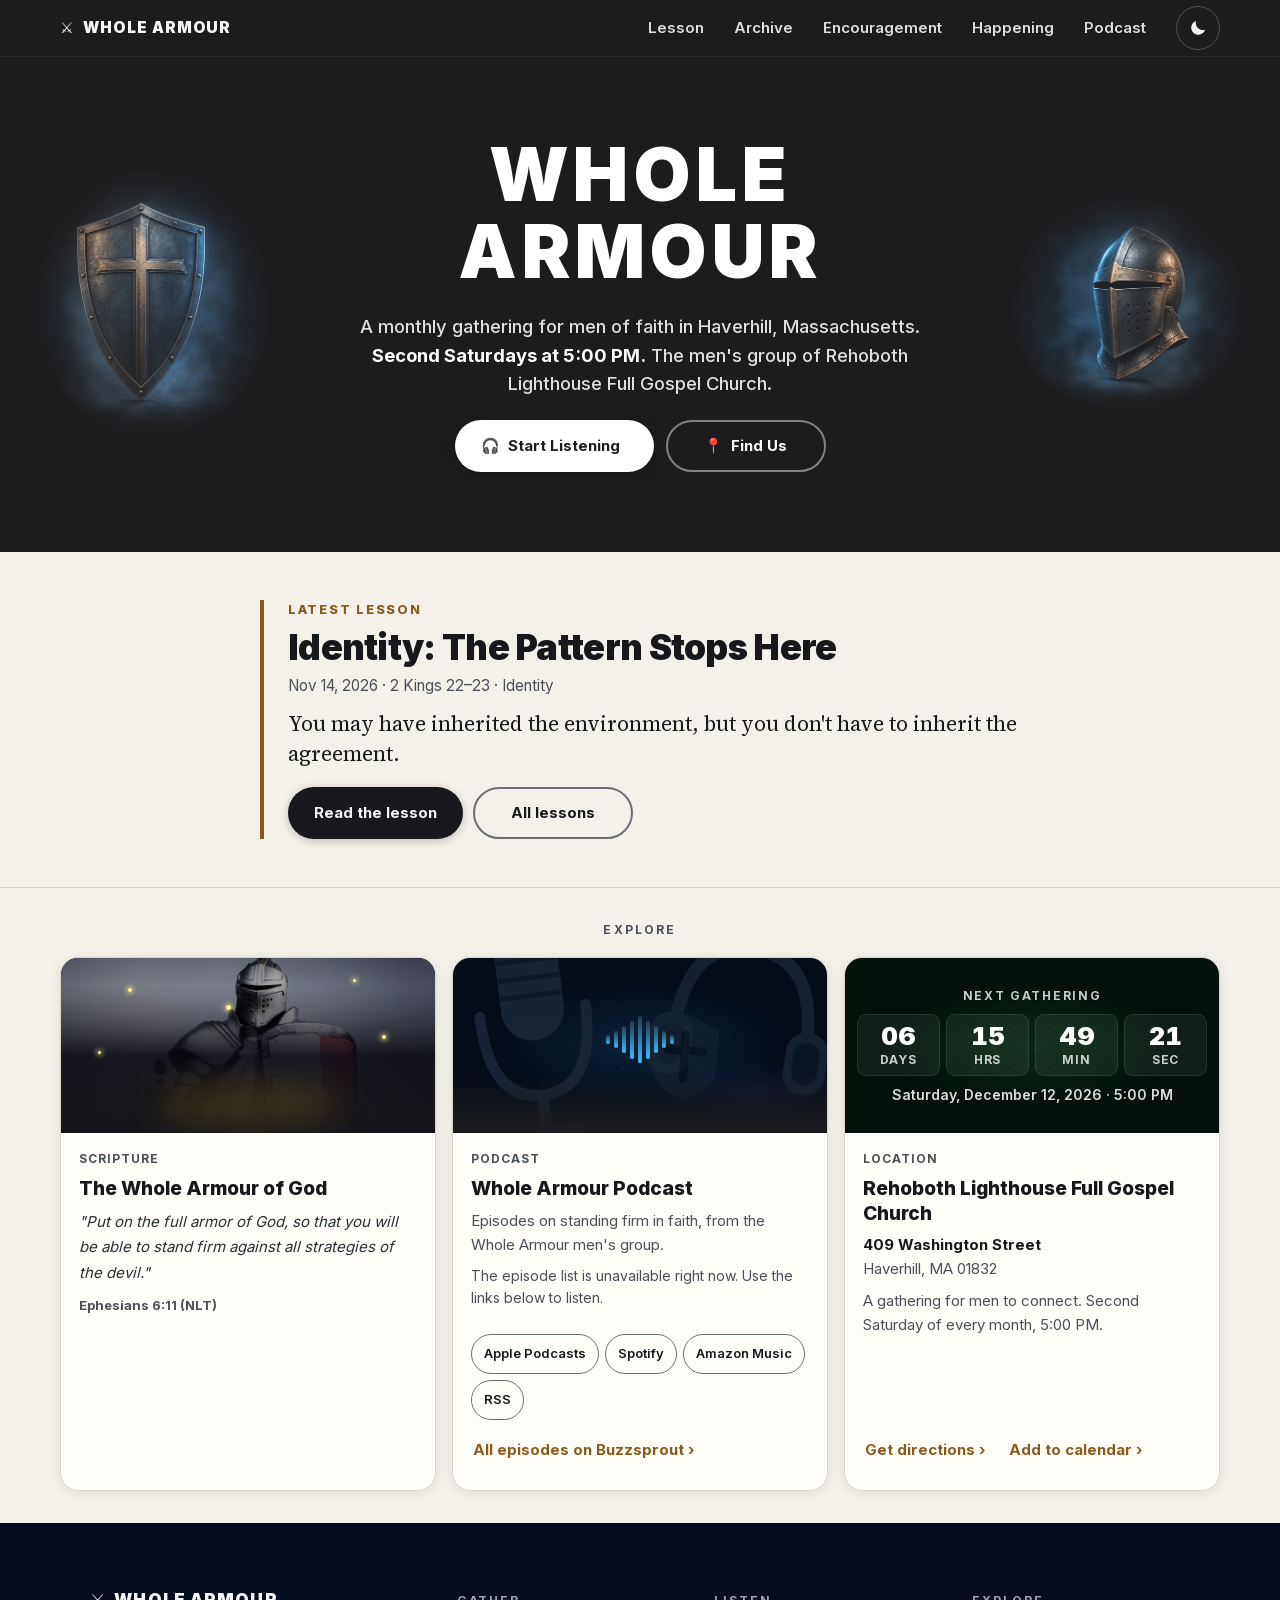
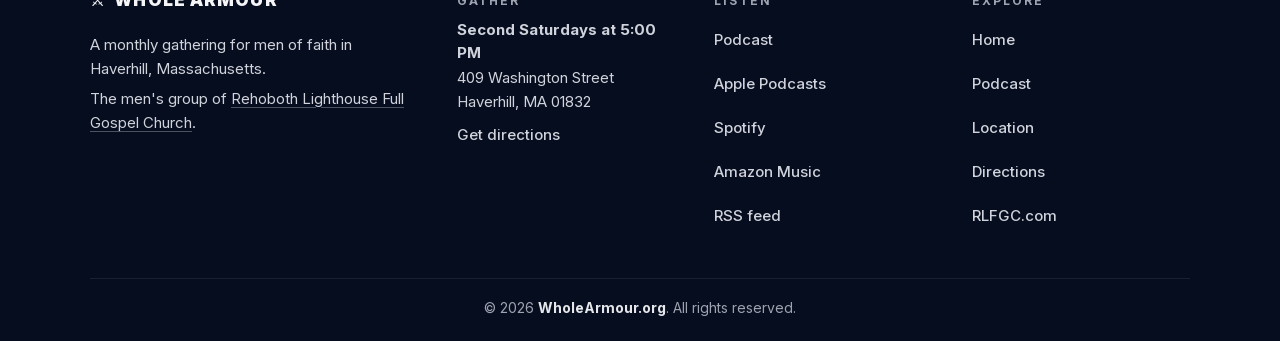
==== commit 47273ddc: "Publish wholearmour.org from source 17e34f13c32047628a7e1504f6784f0b82480b51" ====
--- a/index.html
+++ b/index.html
@@ -132,11 +132,42 @@
     font-size: 1rem; line-height: 1.6;
     -webkit-font-smoothing: antialiased;
     -moz-osx-font-smoothing: grayscale;
-    background: #f5f5f7; color: #1d1d1f;
+    background: var(--wa-bg); color: var(--wa-text);
     min-height: 100dvh;
   }
-  @media (prefers-color-scheme: dark) { :root:not([data-theme="light"]) body { background: #000; color: #f5f5f7; } }
-  :root[data-theme="dark"] body { background: #000; color: #f5f5f7; }
+  /* Theme: the toggle (data-theme) and the device setting drive the same variables, as in site.css.
+     Light = the site's Parchment palette. Dark = this page's original dark values (unchanged).
+     The header, hero, footer and the three card artwork panels stay dark in both themes on purpose
+     (the hero and panel artwork have dark backgrounds built in; header/footer match the inner pages). */
+  :root {
+    color-scheme: light;
+    --wa-bg: #f4f1ea; --wa-text: #16181c; --wa-muted: #4a4f58; --wa-soft: #2b2f36;
+    --wa-surface: #fffdf8; --wa-border: #d9d3c7; --wa-control: #6b6f78;
+    --wa-link: #8a5a1c; --wa-link-hover: #6b4413;
+    --wa-tint: rgba(22,24,28,0.04); --wa-tint-hover: rgba(22,24,28,0.08);
+    --wa-shadow: rgba(22,24,28,0.08); --wa-shadow-hover: rgba(22,24,28,0.16);
+    --wa-btt-bg: rgba(255,253,248,0.94); --wa-btt-hover: #efe9dc; --wa-btt-border: #d9d3c7; --wa-chip-hover: #16181c;
+  }
+  @media (prefers-color-scheme: dark) {
+    :root:not([data-theme="light"]) {
+      color-scheme: dark;
+      --wa-bg: #000; --wa-text: #f5f5f7; --wa-muted: #a1a1a6; --wa-soft: #e5e5ea; --wa-desc: #c7c7cc;
+      --wa-surface: #1c1c1e; --wa-border: rgba(255,255,255,0.07); --wa-control: rgba(255,255,255,0.18);
+      --wa-link: #6db8ff; --wa-link-hover: #9ed0ff;
+      --wa-tint: rgba(255,255,255,0.05); --wa-tint-hover: rgba(255,255,255,0.10);
+      --wa-shadow: rgba(0,0,0,0.28); --wa-shadow-hover: rgba(0,0,0,0.46);
+      --wa-btt-bg: rgba(28,28,30,0.92); --wa-btt-hover: rgba(44,44,50,0.96); --wa-btt-border: rgba(255,255,255,0.09); --wa-chip-hover: rgba(255,255,255,0.4);
+    }
+  }
+  :root[data-theme="dark"] {
+    color-scheme: dark;
+    --wa-bg: #000; --wa-text: #f5f5f7; --wa-muted: #a1a1a6; --wa-soft: #e5e5ea; --wa-desc: #c7c7cc;
+    --wa-surface: #1c1c1e; --wa-border: rgba(255,255,255,0.07); --wa-control: rgba(255,255,255,0.18);
+    --wa-link: #6db8ff; --wa-link-hover: #9ed0ff;
+    --wa-tint: rgba(255,255,255,0.05); --wa-tint-hover: rgba(255,255,255,0.10);
+    --wa-shadow: rgba(0,0,0,0.28); --wa-shadow-hover: rgba(0,0,0,0.46);
+    --wa-btt-bg: rgba(28,28,30,0.92); --wa-btt-hover: rgba(44,44,50,0.96); --wa-btt-border: rgba(255,255,255,0.09); --wa-chip-hover: rgba(255,255,255,0.4);
+  }
 
   @media (prefers-reduced-motion: reduce) {
     *, *::before, *::after {
@@ -293,42 +324,41 @@
   ════════════════════════════════════════ */
   .cards-sec { padding: clamp(18px,2.5vw,32px) clamp(12px,2vw,20px); }
   .cards-wrap { max-width: 1160px; margin: 0 auto; }
-  /* #5f5f65 on #f5f5f7 = 5.6:1 · #a1a1a6 on #000 = 8.6:1 */
+  /* #4a4f58 on #f4f1ea = 7.4:1 · #a1a1a6 on #000 = 8.6:1 */
   .cards-eye {
     font-size: 0.75rem; font-weight: 700;
     text-transform: uppercase; letter-spacing: 0.18em;
-    color: #5f5f65; text-align: center;
+    color: var(--wa-muted); text-align: center;
     margin-bottom: clamp(12px,1.6vw,18px);
   }
-  @media (prefers-color-scheme: dark) { :root:not([data-theme="light"]) .cards-eye { color: #a1a1a6; } }
-  :root[data-theme="dark"] .cards-eye { color: #a1a1a6; }
   .cards-grid {
     display: grid; grid-template-columns: repeat(3,1fr);
     gap: clamp(12px,1.4vw,16px); align-items: stretch;
   }
 
-  /* Card base — always dark. Text colours below are checked against #1c1c1e:
-     #f5f5f7 = 16.9:1 · #c7c7cc = 10.4:1 · #a1a1a6 = 6.9:1 · #6db8ff = 7.0:1 */
+  /* Card base follows the theme (the artwork panel at the top of each card stays dark).
+     Dark, on #1c1c1e: #f5f5f7 = 16.9:1 · #c7c7cc = 10.4:1 · #a1a1a6 = 6.9:1 · #6db8ff = 7.0:1
+     Light, on #fffdf8: #16181c = 17.5:1 · #2b2f36 = 13.3:1 · #4a4f58 = 8.1:1 · #8a5a1c = 6.2:1 */
   .card {
-    background: #1c1c1e; border: 1px solid rgba(255,255,255,0.07);
+    background: var(--wa-surface); border: 1px solid var(--wa-border);
     border-radius: 18px; overflow: hidden;
     display: flex; flex-direction: column;
-    box-shadow: 0 2px 14px rgba(0,0,0,0.28);
+    box-shadow: 0 2px 14px var(--wa-shadow);
     transition: transform 0.25s ease, box-shadow 0.25s ease;
   }
-  .card:hover { transform: translateY(-4px); box-shadow: 0 14px 44px rgba(0,0,0,0.46); }
+  .card:hover { transform: translateY(-4px); box-shadow: 0 14px 44px var(--wa-shadow-hover); }
   .c-vis { position: relative; height: 175px; overflow: hidden; flex-shrink: 0; }
   .c-bd { padding: 16px 18px 18px; display: flex; flex-direction: column; gap: 8px; flex: 1; }
-  .c-eye   { font-size: 0.75rem; font-weight: 700; letter-spacing: 0.08em; text-transform: uppercase; color: #a1a1a6; }
-  .c-title { font-size: clamp(1.05rem,1.6vw,1.2rem); font-weight: 800; color: #f5f5f7; line-height: 1.28; }
-  .c-desc  { font-size: 0.9375rem; color: #c7c7cc; line-height: 1.6; }
+  .c-eye   { font-size: 0.75rem; font-weight: 700; letter-spacing: 0.08em; text-transform: uppercase; color: var(--wa-muted); }
+  .c-title { font-size: clamp(1.05rem,1.6vw,1.2rem); font-weight: 800; color: var(--wa-text); line-height: 1.28; }
+  .c-desc  { font-size: 0.9375rem; color: var(--wa-desc, var(--wa-muted)); line-height: 1.6; }
   .c-desc + .c-desc { margin-top: -2px; }
   .c-lnk   {
-    color: #6db8ff; font-size: 0.9375rem; font-weight: 700; text-decoration: none;
+    color: var(--wa-link); font-size: 0.9375rem; font-weight: 700; text-decoration: none;
     display: inline-flex; align-items: center; min-height: 44px; padding: 0 2px;
     margin-top: auto; align-self: flex-start;
   }
-  .c-lnk:hover, .c-lnk:focus-visible { color: #9ed0ff; text-decoration: underline; }
+  .c-lnk:hover, .c-lnk:focus-visible { color: var(--wa-link-hover); text-decoration: underline; }
   .c-lnk + .c-lnk { margin-top: 0; }
   .c-actions { display: flex; flex-wrap: wrap; gap: 4px 20px; margin-top: auto; }
   .c-actions .c-lnk { margin-top: 0; }
@@ -367,8 +397,8 @@
   .sp4{width:3px;height:3px;top:53%;left:10%;animation-delay:1.7s}
   .sp5{width:5px;height:5px;top:27%;left:44%;animation-delay:.8s}
   @keyframes twk { 0%,100%{opacity:0;transform:scale(.4)} 50%{opacity:1;transform:scale(1.7)} }
-  .sc-txt { font-size: 0.9375rem; font-style: italic; color: #e5e5ea; line-height: 1.7; }
-  .sc-ref { font-size: 0.8125rem; font-style: normal; font-weight: 700; color: #a1a1a6; margin-top: 2px; display: block; }
+  .sc-txt { font-size: 0.9375rem; font-style: italic; color: var(--wa-soft); line-height: 1.7; }
+  .sc-ref { font-size: 0.8125rem; font-style: normal; font-weight: 700; color: var(--wa-muted); margin-top: 2px; display: block; }
 
   /* Card 2: Podcast */
   .vis-pod {
@@ -411,19 +441,19 @@
   .pod-ep a {
     display: flex; flex-direction: column; gap: 2px;
     padding: 8px 10px; min-height: 44px; border-radius: 10px;
-    background: rgba(255,255,255,0.05); border: 1px solid rgba(255,255,255,0.07);
-    color: #f5f5f7; text-decoration: none; font-size: 0.875rem; font-weight: 600; line-height: 1.35;
-  }
-  .pod-ep a:hover, .pod-ep a:focus-visible { background: rgba(255,255,255,0.10); text-decoration: underline; }
-  .pod-ep time { font-size: 0.8125rem; font-weight: 500; color: #a1a1a6; }
-  .pod-status { font-size: 0.875rem; color: #c7c7cc; min-height: 1.4em; }
+    background: var(--wa-tint); border: 1px solid var(--wa-border);
+    color: var(--wa-text); text-decoration: none; font-size: 0.875rem; font-weight: 600; line-height: 1.35;
+  }
+  .pod-ep a:hover, .pod-ep a:focus-visible { background: var(--wa-tint-hover); text-decoration: underline; }
+  .pod-ep time { font-size: 0.8125rem; font-weight: 500; color: var(--wa-muted); }
+  .pod-status { font-size: 0.875rem; color: var(--wa-desc, var(--wa-muted)); min-height: 1.4em; }
   .pod-sub { display: flex; flex-wrap: wrap; gap: 6px; margin-top: 2px; }
   .pod-sub a {
     display: inline-flex; align-items: center; min-height: 40px; padding: 0 12px;
-    border-radius: 9999px; border: 1px solid rgba(255,255,255,0.18);
-    color: #f5f5f7; font-size: 0.8125rem; font-weight: 600; text-decoration: none;
-  }
-  .pod-sub a:hover, .pod-sub a:focus-visible { background: rgba(255,255,255,0.10); border-color: rgba(255,255,255,0.4); }
+    border-radius: 9999px; border: 1px solid var(--wa-control);
+    color: var(--wa-text); font-size: 0.8125rem; font-weight: 600; text-decoration: none;
+  }
+  .pod-sub a:hover, .pod-sub a:focus-visible { background: var(--wa-tint-hover); border-color: var(--wa-chip-hover); }
 
   /* Card 3: Location + Countdown */
   .vis-loc {
@@ -449,8 +479,8 @@
   .cd-num  { display:block; font-size:clamp(1.1rem,2.2vw,1.6rem); font-weight:900; color:#ffffff; line-height:1; font-variant-numeric:tabular-nums; }
   .cd-unit { font-size:0.75rem; font-weight:700; text-transform:uppercase; letter-spacing:0.08em; color:rgba(255,255,255,0.78); }
   .cd-date { font-size:0.875rem; font-weight:600; color:rgba(255,255,255,0.86); text-align:center; min-height:1.3em; width:100%; }
-  .loc-addr { font-size: 0.9375rem; color: #c7c7cc; line-height: 1.6; }
-  .loc-addr strong { color: #f5f5f7; }
+  .loc-addr { font-size: 0.9375rem; color: var(--wa-desc, var(--wa-muted)); line-height: 1.6; }
+  .loc-addr strong { color: var(--wa-text); }
 
   /* Footer — compact four-area layout (brand · Gather · Listen · Explore) */
   .site-footer { background:#060d1e; color:#d0d3dc; padding: clamp(36px, 5vw, 56px) 20px 0; }
@@ -502,17 +532,17 @@
   .btt {
     position:fixed; right:16px; bottom:18px; z-index:999;
     width:44px; height:44px; border-radius:50%;
-    background:rgba(28,28,30,0.92); color:#f5f5f7;
+    background:var(--wa-btt-bg); color:var(--wa-text);
     font-size:1.1rem; font-weight:700;
     display:flex; align-items:center; justify-content:center;
     text-decoration:none; backdrop-filter:blur(12px);
-    border:1px solid rgba(255,255,255,0.09);
-    box-shadow:0 3px 12px rgba(0,0,0,0.28);
+    border:1px solid var(--wa-btt-border);
+    box-shadow:0 3px 12px var(--wa-shadow);
     opacity:0; pointer-events:none; transform:translateY(8px);
     transition:opacity .25s, transform .25s;
   }
   .btt.on { opacity:1; pointer-events:auto; transform:translateY(0); }
-  .btt:hover, .btt:focus-visible { background:rgba(44,44,50,.96); transform:translateY(-2px); }
+  .btt:hover, .btt:focus-visible { background:var(--wa-btt-hover); transform:translateY(-2px); }
 
   /* ════════════════════════════════════════
      RESPONSIVE
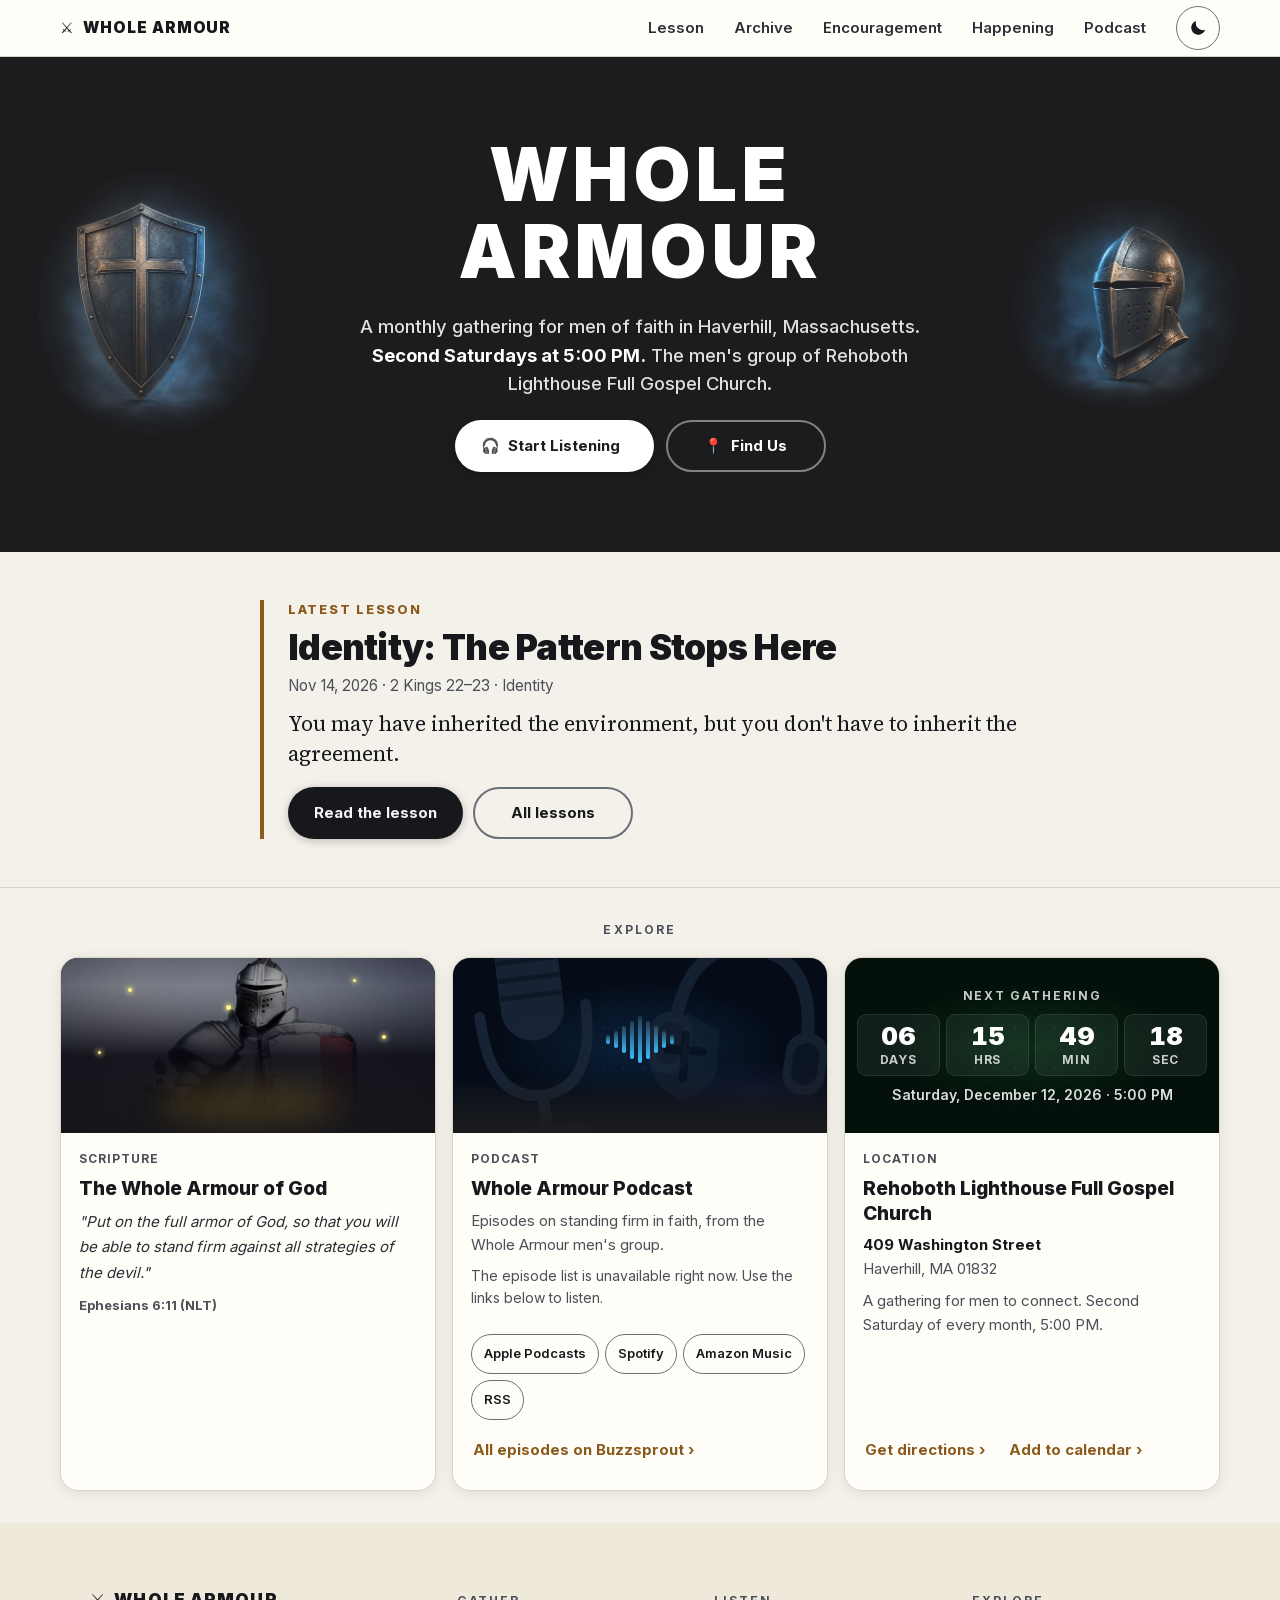
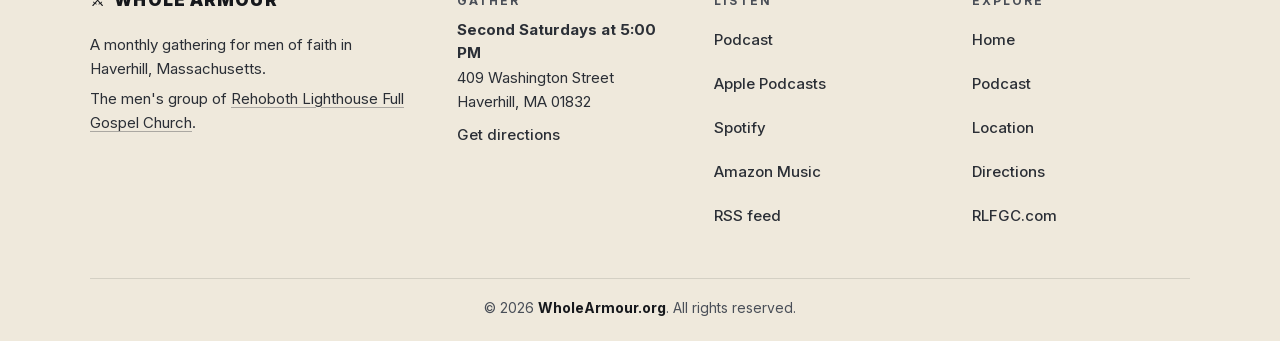
==== commit b1930fd7: "Publish wholearmour.org from source 08679ea0d475e725a1384c6a908e666b5d79011e" ====
--- a/index.html
+++ b/index.html
@@ -137,8 +137,8 @@
   }
   /* Theme: the toggle (data-theme) and the device setting drive the same variables, as in site.css.
      Light = the site's Parchment palette. Dark = this page's original dark values (unchanged).
-     The header, hero, footer and the three card artwork panels stay dark in both themes on purpose
-     (the hero and panel artwork have dark backgrounds built in; header/footer match the inner pages). */
+     The hero and the three card artwork panels stay dark in both themes on purpose
+     (their artwork has dark backgrounds built in). The header and footer follow the theme. */
   :root {
     color-scheme: light;
     --wa-bg: #f4f1ea; --wa-text: #16181c; --wa-muted: #4a4f58; --wa-soft: #2b2f36;
@@ -147,6 +147,11 @@
     --wa-tint: rgba(22,24,28,0.04); --wa-tint-hover: rgba(22,24,28,0.08);
     --wa-shadow: rgba(22,24,28,0.08); --wa-shadow-hover: rgba(22,24,28,0.16);
     --wa-btt-bg: rgba(255,253,248,0.94); --wa-btt-hover: #efe9dc; --wa-btt-border: #d9d3c7; --wa-chip-hover: #16181c;
+    --wa-hdr-bg: rgba(255,253,248,0.94); --wa-hdr-border: #d9d3c7; --wa-logo: #16181c; --wa-nav: #2b2f36;
+    --wa-nav-hover: #16181c; --wa-nav-hover-bg: rgba(22,24,28,0.06); --wa-nav-focus: #8a5a1c;
+    --wa-toggle-border: #6b6f78; --wa-toggle-text: #16181c;
+    --wa-ftr-bg: #efe9dc; --wa-ftr-text: #2b2f36; --wa-ftr-head: #4a4f58; --wa-ftr-strong: #16181c;
+    --wa-ftr-line: rgba(43,47,54,0.35); --wa-ftr-hover: #16181c; --wa-ftr-rule: rgba(22,24,28,0.12); --wa-ftr-bottom: #4a4f58;
   }
   @media (prefers-color-scheme: dark) {
     :root:not([data-theme="light"]) {
@@ -157,6 +162,11 @@
       --wa-tint: rgba(255,255,255,0.05); --wa-tint-hover: rgba(255,255,255,0.10);
       --wa-shadow: rgba(0,0,0,0.28); --wa-shadow-hover: rgba(0,0,0,0.46);
       --wa-btt-bg: rgba(28,28,30,0.92); --wa-btt-hover: rgba(44,44,50,0.96); --wa-btt-border: rgba(255,255,255,0.09); --wa-chip-hover: rgba(255,255,255,0.4);
+      --wa-hdr-bg: rgba(14,14,16,0.94); --wa-hdr-border: rgba(255,255,255,0.06); --wa-logo: #f5f5f7; --wa-nav: rgba(255,255,255,0.86);
+      --wa-nav-hover: #fff; --wa-nav-hover-bg: rgba(255,255,255,0.10); --wa-nav-focus: #6db8ff;
+      --wa-toggle-border: rgba(255,255,255,0.22); --wa-toggle-text: #f5f5f7;
+      --wa-ftr-bg: #060d1e; --wa-ftr-text: #d0d3dc; --wa-ftr-head: #9ea3b0; --wa-ftr-strong: #f5f5f7;
+      --wa-ftr-line: rgba(208,211,220,0.35); --wa-ftr-hover: #fff; --wa-ftr-rule: rgba(255,255,255,0.08); --wa-ftr-bottom: #9ea3b0; --wa-ftr-strong-b: #e5e7eb;
     }
   }
   :root[data-theme="dark"] {
@@ -167,6 +177,11 @@
     --wa-tint: rgba(255,255,255,0.05); --wa-tint-hover: rgba(255,255,255,0.10);
     --wa-shadow: rgba(0,0,0,0.28); --wa-shadow-hover: rgba(0,0,0,0.46);
     --wa-btt-bg: rgba(28,28,30,0.92); --wa-btt-hover: rgba(44,44,50,0.96); --wa-btt-border: rgba(255,255,255,0.09); --wa-chip-hover: rgba(255,255,255,0.4);
+    --wa-hdr-bg: rgba(14,14,16,0.94); --wa-hdr-border: rgba(255,255,255,0.06); --wa-logo: #f5f5f7; --wa-nav: rgba(255,255,255,0.86);
+    --wa-nav-hover: #fff; --wa-nav-hover-bg: rgba(255,255,255,0.10); --wa-nav-focus: #6db8ff;
+    --wa-toggle-border: rgba(255,255,255,0.22); --wa-toggle-text: #f5f5f7;
+    --wa-ftr-bg: #060d1e; --wa-ftr-text: #d0d3dc; --wa-ftr-head: #9ea3b0; --wa-ftr-strong: #f5f5f7;
+    --wa-ftr-line: rgba(208,211,220,0.35); --wa-ftr-hover: #fff; --wa-ftr-rule: rgba(255,255,255,0.08); --wa-ftr-bottom: #9ea3b0; --wa-ftr-strong-b: #e5e7eb;
   }
 
   @media (prefers-reduced-motion: reduce) {
@@ -204,10 +219,10 @@
   ════════════════════════════════════════ */
   .hdr-bar {
     position: sticky; top: 0; z-index: 200; height: 56px;
-    background: rgba(14,14,16,0.94);
+    background: var(--wa-hdr-bg);
     backdrop-filter: blur(22px) saturate(1.8);
     -webkit-backdrop-filter: blur(22px) saturate(1.8);
-    border-bottom: 1px solid rgba(255,255,255,0.06);
+    border-bottom: 1px solid var(--wa-hdr-border);
   }
   .hdr {
     max-width: 1200px; margin: 0 auto; padding: 0 20px;
@@ -216,7 +231,7 @@
   }
   .logo {
     display: inline-flex; align-items: center; gap: 8px;
-    color: #f5f5f7; font-size: 0.95rem; font-weight: 900;
+    color: var(--wa-logo); font-size: 0.95rem; font-weight: 900;
     letter-spacing: 0.065em; text-decoration: none;
     white-space: nowrap; min-height: 44px; transition: opacity 0.15s;
   }
@@ -224,13 +239,13 @@
   .nav { display: flex; gap: 2px; list-style: none; }
   .nav a {
     display: inline-flex; align-items: center; min-height: 44px;
-    color: rgba(255,255,255,0.86);
+    color: var(--wa-nav);
     font-size: 0.9375rem; font-weight: 600;
     padding: 0 14px; border-radius: 9999px;
     text-decoration: none; transition: background 0.15s, color 0.15s;
   }
   .nav a:hover, .nav a:focus-visible {
-    background: rgba(255,255,255,0.10); color: #fff;
+    background: var(--wa-nav-hover-bg); color: var(--wa-nav-hover);
   }
 
   /* ════════════════════════════════════════
@@ -483,7 +498,7 @@
   .loc-addr strong { color: var(--wa-text); }
 
   /* Footer — compact four-area layout (brand · Gather · Listen · Explore) */
-  .site-footer { background:#060d1e; color:#d0d3dc; padding: clamp(36px, 5vw, 56px) 20px 0; }
+  .site-footer { background:var(--wa-ftr-bg); color:var(--wa-ftr-text); padding: clamp(36px, 5vw, 56px) 20px 0; }
   .footer-inner {
     max-width: 1100px; margin: 0 auto;
     display: grid; grid-template-columns: 1.5fr 1fr 1fr 1fr; gap: 32px 40px;
@@ -492,23 +507,24 @@
   .footer-brand { max-width: 34em; }
   .footer-logo {
     display: inline-flex; align-items: center; gap: 8px; min-height: 44px;
-    color: #f5f5f7; font-weight: 900; letter-spacing: 0.065em; font-size: 1.0625rem;
+    color: var(--wa-ftr-strong); font-weight: 900; letter-spacing: 0.065em; font-size: 1.0625rem;
     text-decoration: none;
   }
-  .footer-logo:hover, .footer-logo:focus-visible { color: #fff; text-decoration: underline; }
-  /* #d0d3dc on #060d1e ≈ 12:1 · #9ea3b0 ≈ 6.9:1 · #f5f5f7 ≈ 18:1 */
+  .footer-logo:hover, .footer-logo:focus-visible { color: var(--wa-ftr-hover); text-decoration: underline; }
+  /* Dark, on #060d1e: #d0d3dc ≈ 12:1 · #9ea3b0 ≈ 6.9:1 · #f5f5f7 ≈ 18:1
+     Light, on #efe9dc: #2b2f36 ≈ 11.4:1 · #4a4f58 ≈ 7.0:1 · #16181c ≈ 15.1:1 */
   .footer-brand p { font-size: 0.9375rem; line-height: 1.6; margin-top: 10px; }
   .footer-brand p + p { margin-top: 6px; }
   .footer-col h2 {
     font-size: 0.75rem; font-weight: 700; letter-spacing: 0.16em; text-transform: uppercase;
-    color: #9ea3b0; margin: 12px 0 8px;
-  }
-  .footer-col p, .footer-col address { font-size: 0.9375rem; line-height: 1.55; font-style: normal; color: #d0d3dc; }
+    color: var(--wa-ftr-head); margin: 12px 0 8px;
+  }
+  .footer-col p, .footer-col address { font-size: 0.9375rem; line-height: 1.55; font-style: normal; color: var(--wa-ftr-text); }
   .footer-col address { margin-top: 2px; }
   .footer-col ul { list-style: none; margin: 0; padding: 0; }
   .footer-col li { margin: 0; }
   .footer-link, .footer-brand a:not(.footer-logo) {
-    color: #d0d3dc; text-decoration: underline; text-decoration-color: rgba(208,211,220,0.35);
+    color: var(--wa-ftr-text); text-decoration: underline; text-decoration-color: var(--wa-ftr-line);
     text-underline-offset: 3px; border-radius: 4px;
   }
   .footer-link {
@@ -517,16 +533,16 @@
   }
   .footer-link:hover, .footer-link:focus-visible,
   .footer-brand a:not(.footer-logo):hover, .footer-brand a:not(.footer-logo):focus-visible {
-    color: #fff; text-decoration: underline; text-decoration-color: currentColor;
-  }
-  .footer-col .footer-link.strong { font-weight: 700; color: #f5f5f7; }
+    color: var(--wa-ftr-hover); text-decoration: underline; text-decoration-color: currentColor;
+  }
+  .footer-col .footer-link.strong { font-weight: 700; color: var(--wa-ftr-strong); }
   .footer-bottom {
     max-width: 1100px; margin: clamp(28px, 4vw, 40px) auto 0;
-    border-top: 1px solid rgba(255,255,255,0.08);
+    border-top: 1px solid var(--wa-ftr-rule);
     padding: 18px 0 22px; text-align: center;
-    font-size: 0.875rem; color: #9ea3b0;
-  }
-  .footer-bottom strong { color: #e5e7eb; }
+    font-size: 0.875rem; color: var(--wa-ftr-bottom);
+  }
+  .footer-bottom strong { color: var(--wa-ftr-strong-b, var(--wa-ftr-strong)); }
 
   /* Back to top */
   .btt {
@@ -589,14 +605,14 @@
   .nav { margin: 0; padding: 0 0 4px; }
   .nav a { white-space: nowrap; }
   /* Phone nav: soft fade on the right while more links are hidden (class set by site.js). */
-  .hdr nav .nav a:focus-visible { outline: 3px solid #6db8ff; outline-offset: -3px; }
+  .hdr nav .nav a:focus-visible { outline: 3px solid var(--wa-nav-focus); outline-offset: -3px; }
   .hdr nav.has-more { -webkit-mask-image: linear-gradient(to right, #000 calc(100% - 48px), transparent); mask-image: linear-gradient(to right, #000 calc(100% - 48px), transparent); }
   .theme-toggle {
     margin-left: auto; width: 44px; height: 44px; border-radius: 9999px; cursor: pointer;
-    border: 1px solid rgba(255,255,255,0.22); background: transparent; color: #f5f5f7;
+    border: 1px solid var(--wa-toggle-border); background: transparent; color: var(--wa-toggle-text);
     display: grid; place-items: center;
   }
-  .theme-toggle:hover { background: rgba(255,255,255,0.10); }
+  .theme-toggle:hover { background: var(--wa-nav-hover-bg); }
   .theme-toggle svg { width: 20px; height: 20px; fill: none; stroke: currentColor; stroke-width: 1.8; stroke-linecap: round; }
   .theme-toggle .i-moon { fill: currentColor; stroke: none; }
   .theme-toggle .i-sun { display: none; }
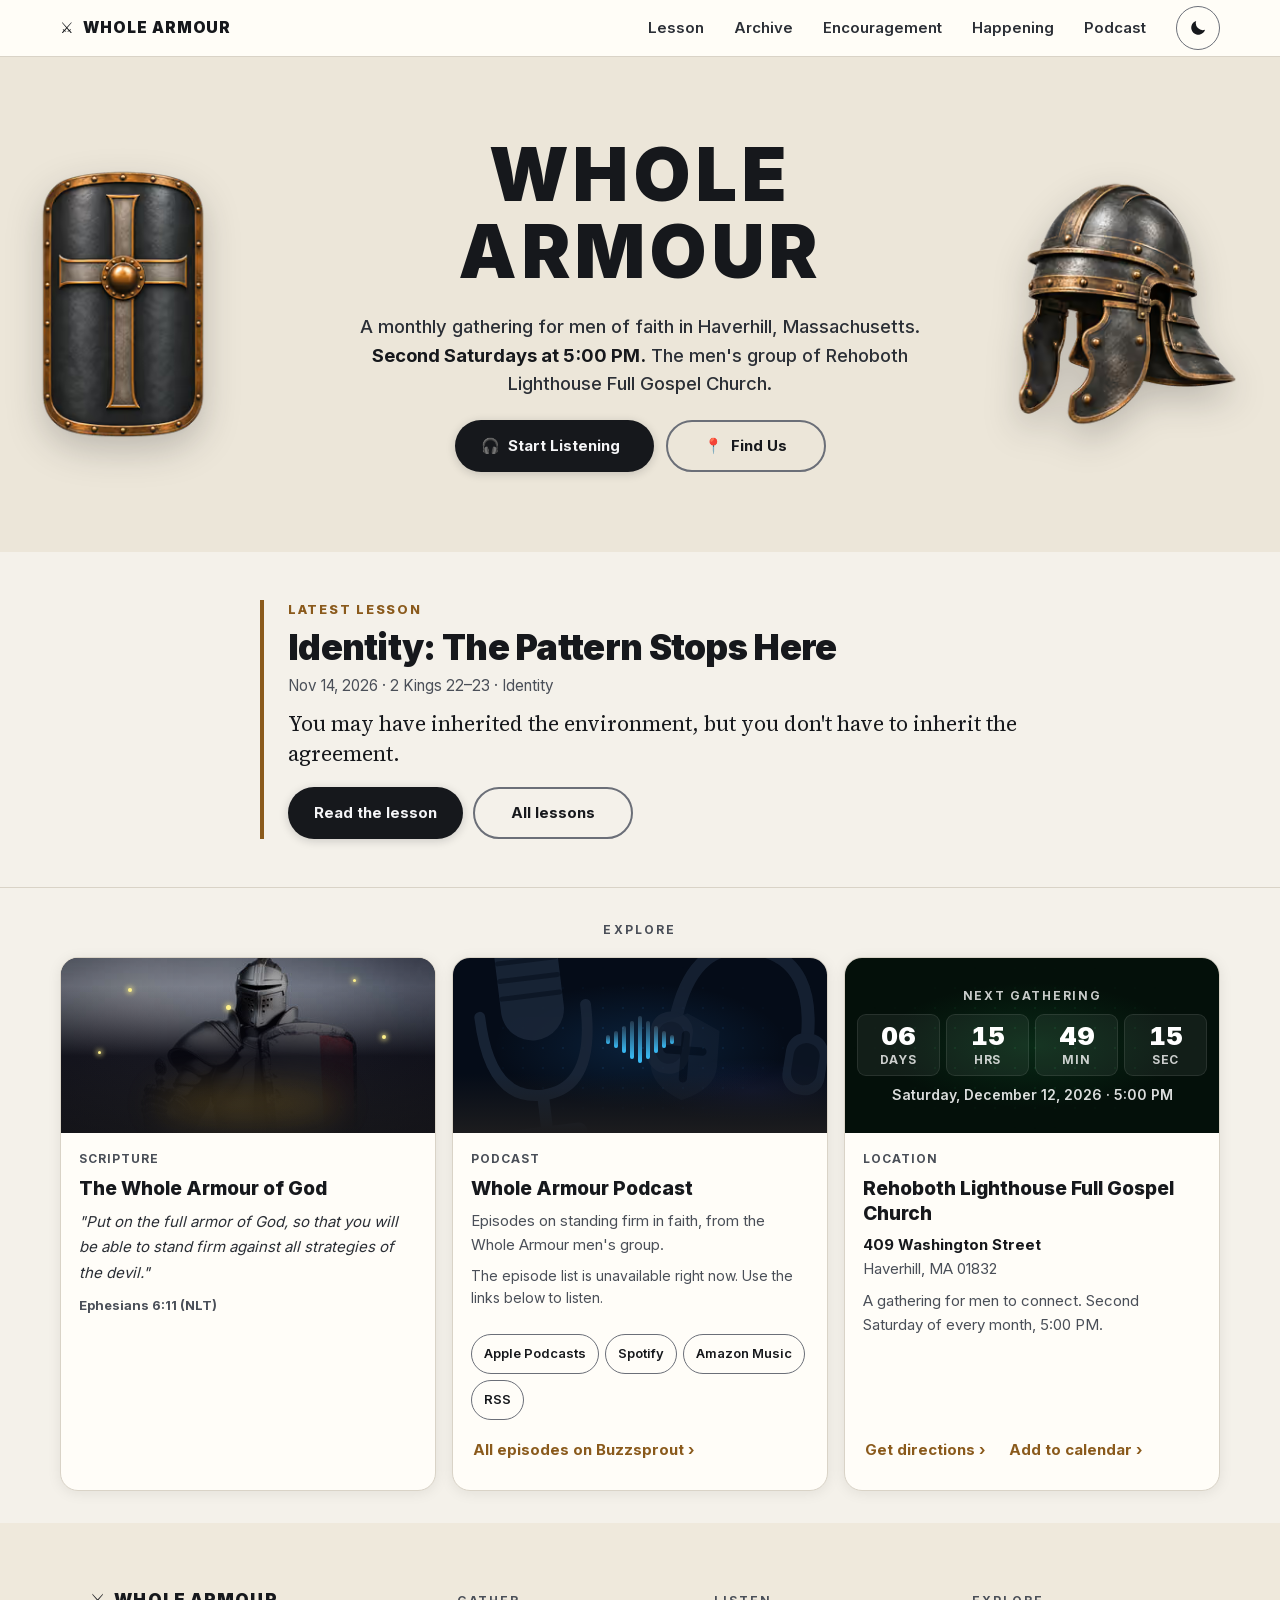
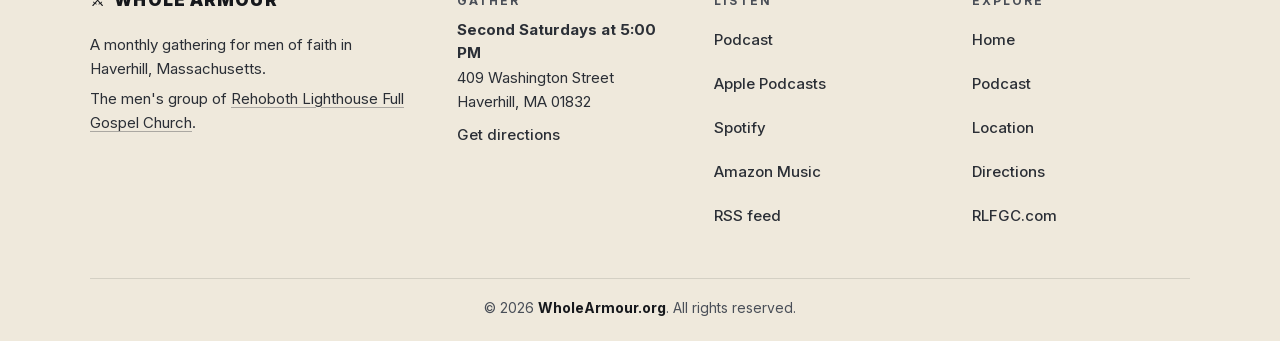
==== commit 43a47152: "Publish wholearmour.org from source 63ad1ee8a141d110f772967e598317a96ada9db7" ====
--- a/index.html
+++ b/index.html
@@ -6,7 +6,20 @@
   <meta name="theme-color" content="#1c1c1e">
   <meta name="color-scheme" content="light dark">
   <!-- Applies the saved light/dark choice before the page paints (no flash). -->
-  <script src="/assets/js/theme-init.js"></script>
+  <script>/* Runs in <head> before the page paints, so there is no flash of the wrong theme.
+   A saved choice ("light"/"dark") wins; otherwise the device setting is used. */
+(function () {
+  var saved = null;
+  try { saved = localStorage.getItem('wa-theme'); } catch (e) {}
+  var root = document.documentElement;
+  if (saved === 'light' || saved === 'dark') root.setAttribute('data-theme', saved);
+  var dark = saved ? saved === 'dark' : (window.matchMedia && window.matchMedia('(prefers-color-scheme: dark)').matches);
+  root.setAttribute('data-theme-resolved', dark ? 'dark' : 'light');
+  /* Browser bar colour follows the header: the page's own (dark) value in dark, Parchment in light. */
+  var m = document.querySelector('meta[name="theme-color"]');
+  if (m) { if (!m.hasAttribute('data-dark')) m.setAttribute('data-dark', m.getAttribute('content')); m.setAttribute('content', dark ? m.getAttribute('data-dark') : '#fffdf8'); }
+})();
+</script>
   <link rel="alternate" type="application/rss+xml" title="Whole Armour lessons" href="/feed.xml">
   <title>Whole Armour | Men's Gathering &amp; Podcast in Haverhill, MA</title>
   <meta name="description"
@@ -33,8 +46,9 @@
   <link rel="icon" type="image/png" sizes="192x192" href="assets/img/favicon-192.png">
   <link rel="apple-touch-icon" sizes="180x180" href="assets/img/apple-touch-icon-180.png">
 
-  <!-- Primary image: preloaded so the first card paints early (it is the LCP element on phones) -->
-  <link rel="preload" as="image" href="assets/img/knight-800.webp"
+  <!-- Primary card image: preloaded on wider screens only. On phones it sits below the fold and the LCP is
+       the hero text, so a high-priority preload there would only compete with the fonts. -->
+  <link rel="preload" as="image" media="(min-width: 601px)" href="assets/img/knight-800.webp"
         imagesrcset="assets/img/knight-480.webp 480w, assets/img/knight-800.webp 800w, assets/img/knight-1200.webp 1200w"
         imagesizes="(max-width: 900px) min(100vw, 440px), 380px" type="image/webp">
 
@@ -137,8 +151,8 @@
   }
   /* Theme: the toggle (data-theme) and the device setting drive the same variables, as in site.css.
      Light = the site's Parchment palette. Dark = this page's original dark values (unchanged).
-     The hero and the three card artwork panels stay dark in both themes on purpose
-     (their artwork has dark backgrounds built in). The header and footer follow the theme. */
+     The three card artwork panels stay dark in both themes on purpose
+     (their artwork has dark backgrounds built in). Header, hero and footer follow the theme. */
   :root {
     color-scheme: light;
     --wa-bg: #f4f1ea; --wa-text: #16181c; --wa-muted: #4a4f58; --wa-soft: #2b2f36;
@@ -152,6 +166,10 @@
     --wa-toggle-border: #6b6f78; --wa-toggle-text: #16181c;
     --wa-ftr-bg: #efe9dc; --wa-ftr-text: #2b2f36; --wa-ftr-head: #4a4f58; --wa-ftr-strong: #16181c;
     --wa-ftr-line: rgba(43,47,54,0.35); --wa-ftr-hover: #16181c; --wa-ftr-rule: rgba(22,24,28,0.12); --wa-ftr-bottom: #4a4f58;
+    --wa-hero-bg: #ece6d9; --wa-hero-h1: #16181c; --wa-hero-sub: #2b2f36; --wa-hero-strong: #16181c;
+    --wa-bs-bg: #16181c; --wa-bs-text: #f5f5f7; --wa-bs-hover: #2b2f36; --wa-bs-shadow: rgba(22,24,28,0.18); --wa-bs-shadow-h: rgba(22,24,28,0.26);
+    --wa-bg-text: #16181c; --wa-bg-border: #6b6f78; --wa-bg-hover: rgba(22,24,28,0.06); --wa-bg-border-h: #16181c;
+    --wa-art-filter: drop-shadow(0 14px 18px rgba(22,24,28,0.22)); --wa-art-mist: none;
   }
   @media (prefers-color-scheme: dark) {
     :root:not([data-theme="light"]) {
@@ -167,6 +185,10 @@
       --wa-toggle-border: rgba(255,255,255,0.22); --wa-toggle-text: #f5f5f7;
       --wa-ftr-bg: #060d1e; --wa-ftr-text: #d0d3dc; --wa-ftr-head: #9ea3b0; --wa-ftr-strong: #f5f5f7;
       --wa-ftr-line: rgba(208,211,220,0.35); --wa-ftr-hover: #fff; --wa-ftr-rule: rgba(255,255,255,0.08); --wa-ftr-bottom: #9ea3b0; --wa-ftr-strong-b: #e5e7eb;
+      --wa-hero-bg: #1c1c1e; --wa-hero-h1: #ffffff; --wa-hero-sub: rgba(255,255,255,0.86); --wa-hero-strong: #fff;
+      --wa-bs-bg: #fff; --wa-bs-text: #1d1d1f; --wa-bs-hover: rgba(255,255,255,0.88); --wa-bs-shadow: rgba(0,0,0,0.22); --wa-bs-shadow-h: rgba(0,0,0,0.30);
+      --wa-bg-text: #fff; --wa-bg-border: rgba(255,255,255,0.45); --wa-bg-hover: rgba(255,255,255,0.09); --wa-bg-border-h: rgba(255,255,255,0.75);
+      --wa-art-filter: drop-shadow(0 10px 16px rgba(0,0,0,0.45)); --wa-art-mist: radial-gradient(closest-side, rgba(70,128,206,0.60), rgba(70,128,206,0.24) 55%, rgba(70,128,206,0) 100%);
     }
   }
   :root[data-theme="dark"] {
@@ -182,6 +204,10 @@
     --wa-toggle-border: rgba(255,255,255,0.22); --wa-toggle-text: #f5f5f7;
     --wa-ftr-bg: #060d1e; --wa-ftr-text: #d0d3dc; --wa-ftr-head: #9ea3b0; --wa-ftr-strong: #f5f5f7;
     --wa-ftr-line: rgba(208,211,220,0.35); --wa-ftr-hover: #fff; --wa-ftr-rule: rgba(255,255,255,0.08); --wa-ftr-bottom: #9ea3b0; --wa-ftr-strong-b: #e5e7eb;
+    --wa-hero-bg: #1c1c1e; --wa-hero-h1: #ffffff; --wa-hero-sub: rgba(255,255,255,0.86); --wa-hero-strong: #fff;
+    --wa-bs-bg: #fff; --wa-bs-text: #1d1d1f; --wa-bs-hover: rgba(255,255,255,0.88); --wa-bs-shadow: rgba(0,0,0,0.22); --wa-bs-shadow-h: rgba(0,0,0,0.30);
+    --wa-bg-text: #fff; --wa-bg-border: rgba(255,255,255,0.45); --wa-bg-hover: rgba(255,255,255,0.09); --wa-bg-border-h: rgba(255,255,255,0.75);
+    --wa-art-filter: drop-shadow(0 10px 16px rgba(0,0,0,0.45)); --wa-art-mist: radial-gradient(closest-side, rgba(70,128,206,0.60), rgba(70,128,206,0.24) 55%, rgba(70,128,206,0) 100%);
   }
 
   @media (prefers-reduced-motion: reduce) {
@@ -253,7 +279,7 @@
   ════════════════════════════════════════ */
   .hero {
     position: relative;
-    background: #1c1c1e;
+    background: var(--wa-hero-bg);
     overflow: hidden;
     padding: clamp(40px, 7vw, 80px) clamp(24px, 5vw, 56px);
     display: flex;
@@ -262,30 +288,20 @@
     min-height: clamp(340px, 46vw, 480px);
   }
   .hero-art { position: absolute; inset: 0; pointer-events: none; overflow: hidden; }
-  /* Side art: each <picture> is a positioned box with a fixed aspect (shield 7:8, helmet 35:32) so nothing shifts while it loads.
-     Treatment: a radial mask feathers the mist into the charcoal, and mix-blend-mode:screen drops the
-     images' near-black background (screen with black = unchanged page colour). Browsers without blend
-     modes fall back to the mask + a slightly stronger fade, which still hides the rectangle. */
+  /* Side art: transparent images (no mask, no blend mode). Each <picture> has a fixed width and the
+     image's own aspect ratio (via width/height), so nothing shifts while it loads. Widths come from the
+     free space beside the 620px text column, capped so the art (a) never crosses the headline and
+     (b) stays smaller than the Scripture card image, which keeps that image as the LCP element.
+     The theme sets the depth: a soft grounding shadow in light, a cool glow (like the old mist) in dark. */
   .hero-img {
     position: absolute; top: 50%; transform: translateY(-50%);
-    /* Width comes from the free space beside the 620px text column, capped at 230px so the art
-       (a) never crosses the headline and (b) stays smaller than the Scripture card image, which keeps
-       that image, not the decoration, as the LCP element. */
-    width: clamp(150px, calc((100vw - 680px) / 2 - 24px), 230px); aspect-ratio: 7 / 8;
-    display: block; overflow: hidden;
-    -webkit-mask-image: radial-gradient(ellipse 52% 52% at 50% 50%, #000 58%, rgba(0,0,0,0) 100%);
-            mask-image: radial-gradient(ellipse 52% 52% at 50% 50%, #000 58%, rgba(0,0,0,0) 100%);
-    opacity: 0.94;
-  }
-  .hero-img img { display: block; width: 100%; height: 100%; object-fit: cover; }
-  .hero-img--shield { left: 3%; }
-  .hero-img--helmet { right: 3%; aspect-ratio: 35 / 32; } /* the helmet render is wider than tall; mirrored at build time to face the headline */
-  @supports (mix-blend-mode: screen) {
-    .hero-img { mix-blend-mode: screen; opacity: 1; }
-  }
-  @supports not (mix-blend-mode: screen) {
-    .hero-img { opacity: 0.85; }
-  }
+    display: block; filter: var(--wa-art-filter);
+  }
+  /* Dark theme only: a soft blue mist behind the art (a plain gradient, like the old baked-in mist). */
+  .hero-img::before { content: ''; position: absolute; inset: -22% -30%; z-index: -1; background: var(--wa-art-mist); }
+  .hero-img img { position: relative; display: block; width: 100%; height: auto; }
+  .hero-img--shield { left: 3%; width: clamp(110px, calc((100vw - 680px) * 0.37 - 18px), 170px); }
+  .hero-img--helmet { right: 3%; width: clamp(150px, calc((100vw - 680px) / 2 - 24px), 230px); }
   /* Gentle fade-in once decoded; skipped entirely under prefers-reduced-motion. */
   @media (prefers-reduced-motion: no-preference) {
     .hero-img img { opacity: 0; transition: opacity .5s ease-out; }
@@ -300,16 +316,16 @@
   }
   .hero-h1 {
     font-size: clamp(2.1rem, 7.5vw, 4.6rem);
-    font-weight: 900; color: #ffffff;
+    font-weight: 900; color: var(--wa-hero-h1);
     letter-spacing: 0.065em; line-height: 1.04;
   }
-  /* rgba(255,255,255,.86) on #1c1c1e ≈ 14:1 */
+  /* Dark: rgba(255,255,255,.86) on #1c1c1e ≈ 14:1 · Light: #2b2f36 on #ece6d9 ≈ 10.9:1 */
   .hero-sub {
-    color: rgba(255,255,255,0.86);
+    color: var(--wa-hero-sub);
     font-size: clamp(1rem, 1.6vw, 1.15rem);
     font-weight: 500; line-height: 1.55; max-width: 34em;
   }
-  .hero-sub strong { color: #fff; font-weight: 700; }
+  .hero-sub strong { color: var(--wa-hero-strong); font-weight: 700; }
 
   .btns { display: flex; flex-wrap: wrap; gap: 12px; justify-content: center; }
   .btn-s, .btn-g {
@@ -321,15 +337,15 @@
     touch-action: manipulation; -webkit-tap-highlight-color: transparent;
     transition: transform 0.15s, background 0.15s, border-color 0.15s, box-shadow 0.15s;
   }
-  .btn-s { background: #fff; color: #1d1d1f; box-shadow: 0 2px 10px rgba(0,0,0,0.22); }
+  .btn-s { background: var(--wa-bs-bg); color: var(--wa-bs-text); box-shadow: 0 2px 10px var(--wa-bs-shadow); }
   .btn-s:hover, .btn-s:focus-visible {
-    background: rgba(255,255,255,0.88); transform: translateY(-2px);
-    box-shadow: 0 6px 18px rgba(0,0,0,0.30);
+    background: var(--wa-bs-hover); transform: translateY(-2px);
+    box-shadow: 0 6px 18px var(--wa-bs-shadow-h);
   }
   .btn-s:active { transform: none; }
-  .btn-g { background: transparent; color: #fff; border-color: rgba(255,255,255,0.45); }
+  .btn-g { background: transparent; color: var(--wa-bg-text); border-color: var(--wa-bg-border); }
   .btn-g:hover, .btn-g:focus-visible {
-    background: rgba(255,255,255,0.09); border-color: rgba(255,255,255,0.75);
+    background: var(--wa-bg-hover); border-color: var(--wa-bg-border-h);
     transform: translateY(-2px);
   }
   .btn-g:active { transform: none; }
@@ -571,9 +587,8 @@
     .footer-inner { grid-template-columns: 1fr 1fr; gap: 28px 32px; }
     .footer-brand { grid-column: 1 / -1; }
     .hero-in  { max-width: 480px; }
-    .hero-img { width: 120px; }
-    .hero-img--shield { left: 2%; }
-    .hero-img--helmet { right: 2%; }
+    .hero-img--shield { left: 2%; width: 88px; }
+    .hero-img--helmet { right: 2%; width: 120px; }
   }
   @media (max-width: 600px) {
     .hero-art   { display: none; }
@@ -698,18 +713,19 @@
     <!-- HERO -->
     <section id="hero" class="hero" aria-labelledby="h1">
 
-      <!-- Decorative Ephesians 6 art (shield of faith · helmet of salvation): hidden from assistive tech,
+      <!-- Decorative Ephesians 6 art (shield of faith · helmet of salvation): a Roman scutum with a cross and a
+           Roman galea, on real transparent backgrounds so they sit on either theme. Hidden from assistive tech,
            lazy + low priority so it never becomes the LCP, sized via width/height to avoid layout shift. -->
       <div class="hero-art" aria-hidden="true">
         <picture class="hero-img hero-img--shield">
-          <source type="image/avif" srcset="assets/img/whole-armour-shield-480.avif 480w, assets/img/whole-armour-shield-720.avif 720w, assets/img/whole-armour-shield-960.avif 960w" sizes="(min-width: 1188px) 230px, (min-width: 1001px) calc((100vw - 680px) / 2 - 24px), (min-width: 901px) 150px, 120px">
-          <source type="image/webp" srcset="assets/img/whole-armour-shield-480.webp 480w, assets/img/whole-armour-shield-720.webp 720w, assets/img/whole-armour-shield-960.webp 960w" sizes="(min-width: 1188px) 230px, (min-width: 1001px) calc((100vw - 680px) / 2 - 24px), (min-width: 901px) 150px, 120px">
-          <img src="assets/img/whole-armour-shield-720.webp" width="896" height="1024" alt="" loading="lazy" decoding="async" fetchpriority="low">
+          <source type="image/avif" srcset="assets/img/whole-armour-scutum-180.avif 180w, assets/img/whole-armour-scutum-360.avif 360w, assets/img/whole-armour-scutum-540.avif 540w" sizes="(min-width: 1188px) 170px, (min-width: 1001px) calc((100vw - 680px) * 0.37 - 18px), (min-width: 901px) 110px, 88px">
+          <source type="image/webp" srcset="assets/img/whole-armour-scutum-180.webp 180w, assets/img/whole-armour-scutum-360.webp 360w, assets/img/whole-armour-scutum-540.webp 540w" sizes="(min-width: 1188px) 170px, (min-width: 1001px) calc((100vw - 680px) * 0.37 - 18px), (min-width: 901px) 110px, 88px">
+          <img src="assets/img/whole-armour-scutum-360.webp" width="540" height="891" alt="" loading="lazy" decoding="async" fetchpriority="low">
         </picture>
         <picture class="hero-img hero-img--helmet">
-          <source type="image/avif" srcset="assets/img/whole-armour-helmet-480.avif 480w, assets/img/whole-armour-helmet-720.avif 720w, assets/img/whole-armour-helmet-960.avif 960w" sizes="(min-width: 1188px) 230px, (min-width: 1001px) calc((100vw - 680px) / 2 - 24px), (min-width: 901px) 150px, 120px">
-          <source type="image/webp" srcset="assets/img/whole-armour-helmet-480.webp 480w, assets/img/whole-armour-helmet-720.webp 720w, assets/img/whole-armour-helmet-960.webp 960w" sizes="(min-width: 1188px) 230px, (min-width: 1001px) calc((100vw - 680px) / 2 - 24px), (min-width: 901px) 150px, 120px">
-          <img src="assets/img/whole-armour-helmet-720.webp" width="1120" height="1024" alt="" loading="lazy" decoding="async" fetchpriority="low">
+          <source type="image/avif" srcset="assets/img/whole-armour-galea-240.avif 240w, assets/img/whole-armour-galea-480.avif 480w, assets/img/whole-armour-galea-720.avif 720w" sizes="(min-width: 1188px) 230px, (min-width: 1001px) calc((100vw - 680px) / 2 - 24px), (min-width: 901px) 150px, 120px">
+          <source type="image/webp" srcset="assets/img/whole-armour-galea-240.webp 240w, assets/img/whole-armour-galea-480.webp 480w, assets/img/whole-armour-galea-720.webp 720w" sizes="(min-width: 1188px) 230px, (min-width: 1001px) calc((100vw - 680px) / 2 - 24px), (min-width: 901px) 150px, 120px">
+          <img src="assets/img/whole-armour-galea-480.webp" width="720" height="796" alt="" loading="lazy" decoding="async" fetchpriority="low">
         </picture>
       </div><!-- /hero-art -->
 
@@ -766,7 +782,7 @@
                      srcset="assets/img/knight-480.jpg 480w, assets/img/knight-800.jpg 800w, assets/img/knight-1200.jpg 1200w"
                      sizes="(max-width: 900px) min(100vw, 440px), 380px"
                      width="800" height="656" alt=""
-                     class="knight-img" fetchpriority="high" decoding="async">
+                     class="knight-img" loading="lazy" decoding="async">
               </picture>
               <span class="sp sp1"></span><span class="sp sp2"></span>
               <span class="sp sp3"></span><span class="sp sp4"></span>
